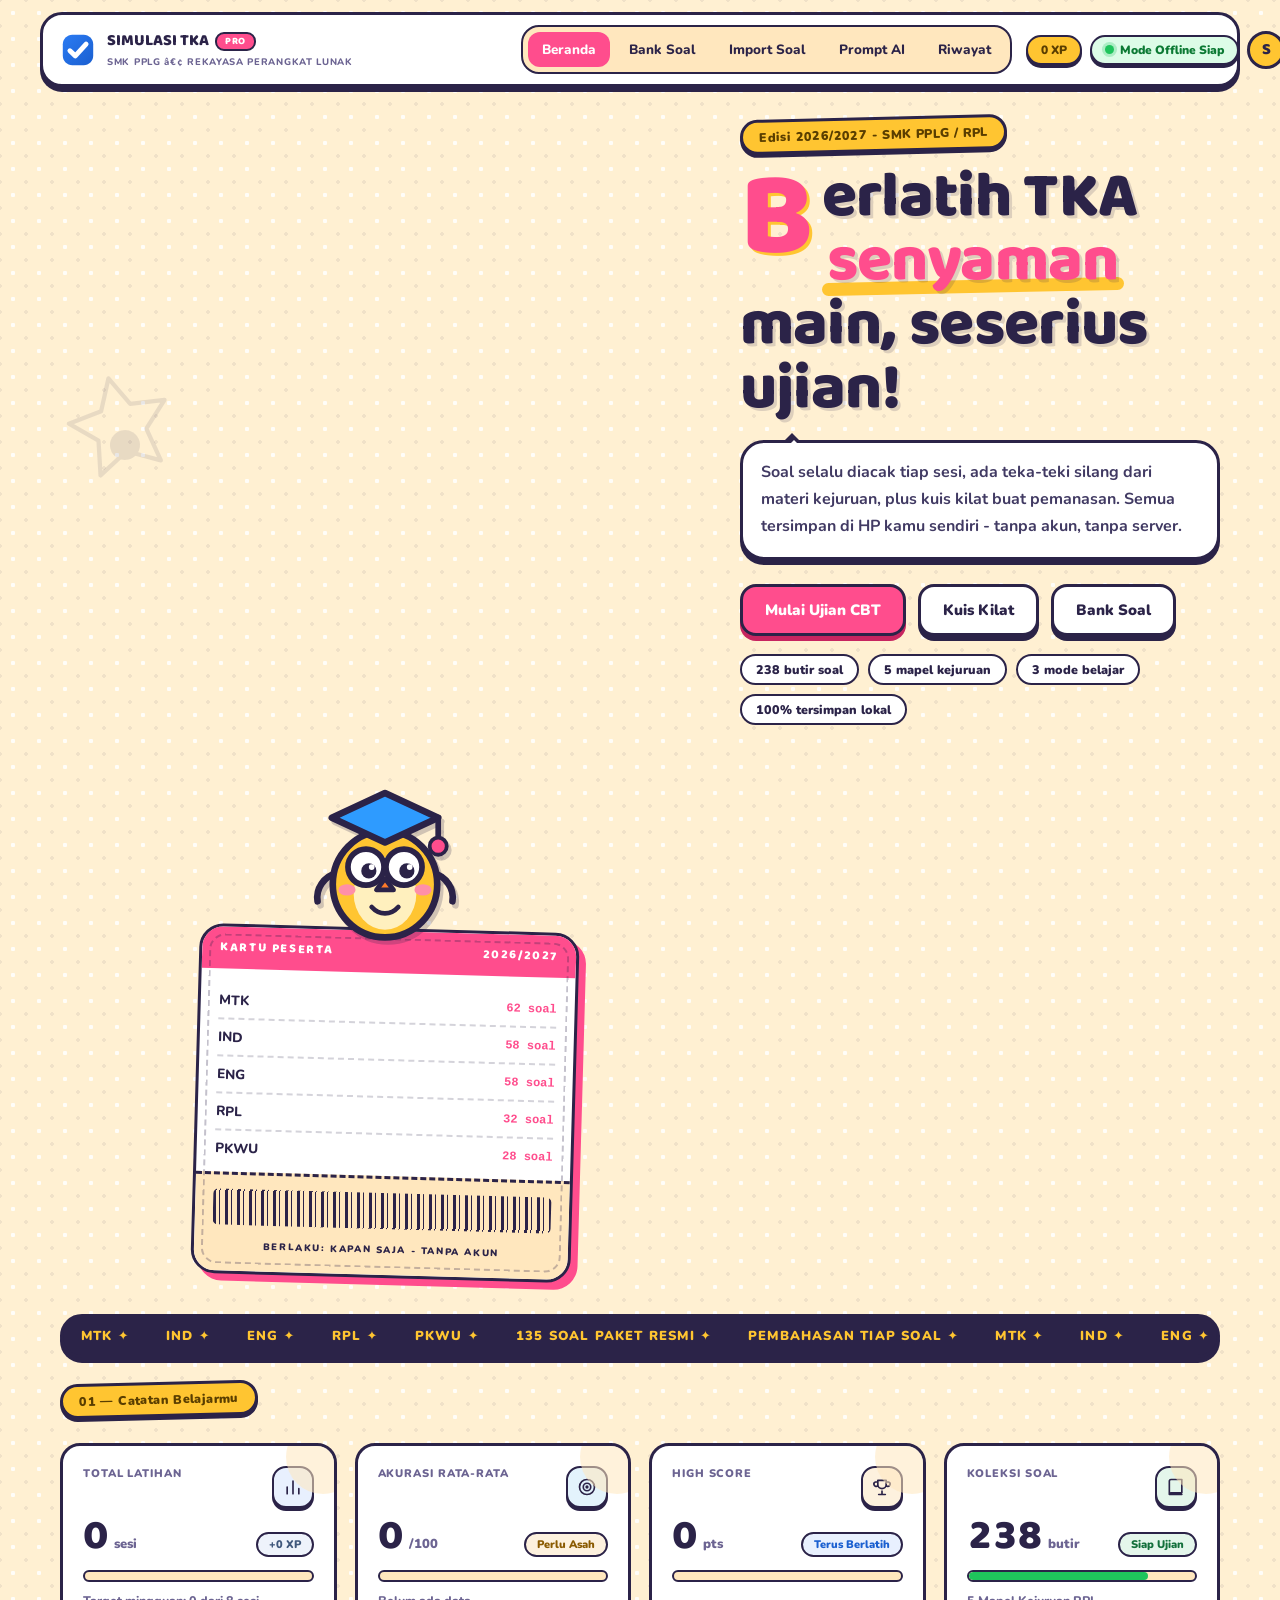
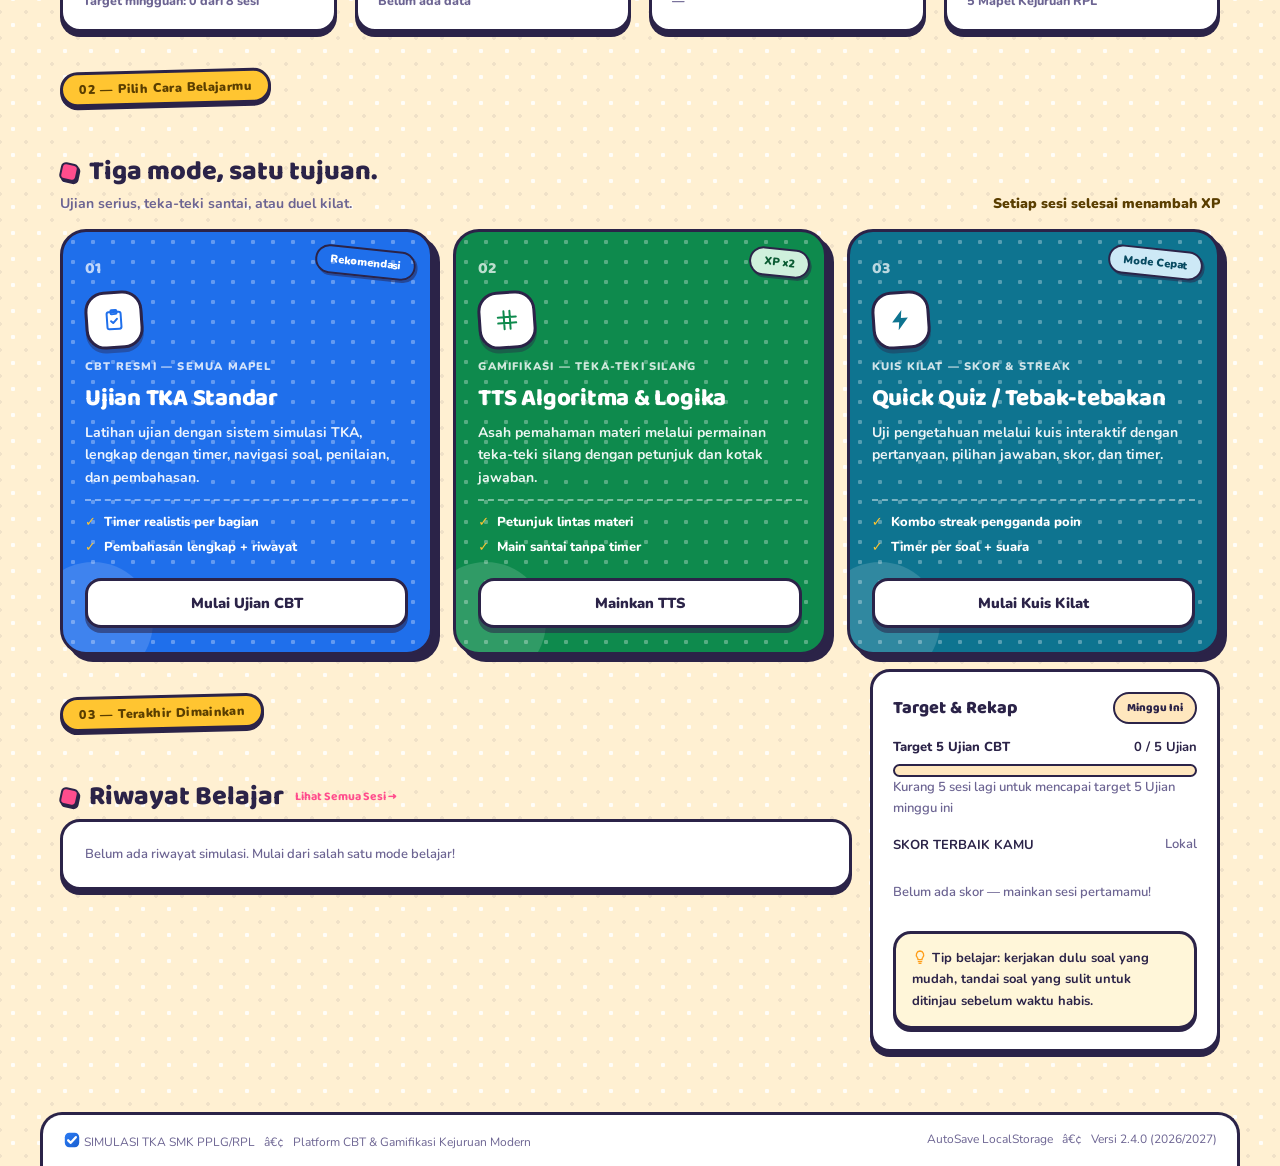
==== index.html @ 18942107 "Ganti ke gaya kartunis: warna cerah, outline 3px, maskot owl, gelembung bicara, Baloo 2 + Nunito" ====
<!DOCTYPE html>
<html lang="id">
<head>
<meta charset="UTF-8">
<meta name="viewport" content="width=device-width, initial-scale=1.0">
<title>SIMULASI TKA â€” Latihan & Simulasi TKA SMK</title>
<meta name="description" content="Platform CBT Simulasi TKA untuk siswa SMK jurusan PPLG/RPL.">
<link rel="preconnect" href="https://fonts.googleapis.com">
<link rel="preconnect" href="https://fonts.gstatic.com" crossorigin>
<link href="https://fonts.googleapis.com/css2?family=Baloo+2:wght@500;600;700;800&family=Nunito:wght@400;600;700;800;900&display=swap" rel="stylesheet">
<link rel="icon" type="image/svg+xml" href="favicon.svg?v=27">
<link rel="stylesheet" href="styles.css?v=27">
</head>
<body>
<div id="app">
  <header class="topbar" id="topbar">
    <div class="topbar-inner">
      <a href="#/" class="brand" id="brandLink">
        <svg class="brand-logo" viewBox="0 0 40 40" aria-hidden="true"><path d="M4 14C4 8.5 8.5 4 14 4H26C31.5 4 36 8.5 36 14V26C36 31.5 31.5 36 26 36H14C8.5 36 4 31.5 4 26Z" fill="url(#tkaGb)"/><defs><linearGradient id="tkaGb" x1="0" y1="0" x2="1" y2="1"><stop offset="0" stop-color="#2b7bf3"/><stop offset="1" stop-color="#1a5fd0"/></linearGradient></defs><path d="M11.5 20.8L17.2 26.2L28.5 13.8" fill="none" stroke="#ffffff" stroke-width="5.2" stroke-linecap="round" stroke-linejoin="round"/></svg>
        <span class="brand-text">SIMULASI TKA <span class="pro-badge">PRO</span><small>SMK PPLG â€¢ REKAYASA PERANGKAT LUNAK</small></span>
      </a>
      <nav class="topnav" id="topnav">
        <a href="#/" data-nav="dashboard">Beranda</a>
        <a href="#/bank" data-nav="bank">Bank Soal</a>
        <a href="#/import" data-nav="import">Import Soal</a>
        <a href="#/generator" data-nav="generator">Prompt AI</a>
        <a href="#/riwayat" data-nav="riwayat">Riwayat</a>
      </nav>
      <div class="topbar-side">
        <span class="lvl-pill" id="lvlPill" title="Level dari total XP riwayat belajarmu">Lvl 1 â€¢ 0 XP</span>
        <span class="offline-pill"><i class="dot-online"></i>Mode Offline Siap</span>
        <span class="avatar">S</span>
      </div>
      <button class="hamburger" id="hamburger" aria-label="Menu">â˜°</button>
    </div>
  </header>
  <main id="view" class="view"></main>
  <footer class="footer">
    <span><svg class="brand-logo sm" viewBox="0 0 40 40" aria-hidden="true"><path d="M4 14C4 8.5 8.5 4 14 4H26C31.5 4 36 8.5 36 14V26C36 31.5 31.5 36 26 36H14C8.5 36 4 31.5 4 26Z" fill="url(#tkaGf)"/><defs><linearGradient id="tkaGf" x1="0" y1="0" x2="1" y2="1"><stop offset="0" stop-color="#2b7bf3"/><stop offset="1" stop-color="#1a5fd0"/></linearGradient></defs><path d="M11.5 20.8L17.2 26.2L28.5 13.8" fill="none" stroke="#ffffff" stroke-width="5.2" stroke-linecap="round" stroke-linejoin="round"/></svg> SIMULASI TKA SMK PPLG/RPL <span class="sep">â€¢</span> Platform CBT &amp; Gamifikasi Kejuruan Modern</span>
    <span class="foot-right">AutoSave LocalStorage <span class="sep">â€¢</span> Versi 2.4.0 (2026/2027)</span>
  </footer>
</div>

<!-- Modal root -->
<div id="modalRoot"></div>
<!-- Toast root -->
<div id="toastRoot" aria-live="polite"></div>

<script src="js/config.js?v=27"></script>
<script src="js/data-matematika.js?v=27"></script>
<script src="js/data-indonesia.js?v=27"></script>
<script src="js/data-inggris.js?v=27"></script>
<script src="js/data-produktif.js?v=27"></script>
<script src="js/data-pkwu.js?v=27"></script>
<script src="js/store.js?v=27"></script>
<script src="js/data-tts.js?v=27"></script>
<script src="js/games.js?v=27"></script>
<script src="js/parser.js?v=27"></script>
<script src="js/engine.js?v=27"></script>
<script src="js/dynamic.js?v=27"></script>
<script src="js/dynamic2.js?v=27"></script>
<script src="js/app.js?v=27"></script>
</body>
</html>
---- styles.css ----
/* SIMULASI TKA — "Kartunis": warna cerah, outline tebal, sudut bulat, maskot. */
:root{
  --bg:#FFF0D2; --bg2:#FFE7BE; --card:#FFFFFF; --ink:#2B2348; --muted:#6C6492;
  --line:#2B2348; --accent:#FF4D8D; --accent-edge:#C72560; --navy:#2B2348;
  --green:#1FC45C; --green-bg:#DCFCE7; --green-edge:#0C7A34;
  --teal:#12B5C6; --teal-edge:#0A7F8C;
  --amber:#FF9E1B; --amber-bg:#FDEFC7;
  --red:#FF4757; --red-bg:#FFE2E5; --red-edge:#C21B2C;
  --purple:#8B5CF6; --purple-edge:#5A2FC7;
  --blue:#2E9BFF; --blue-edge:#1268C7;
  --yellow:#FFC531; --yellow-deep:#E0A000; --yellow-ink:#5A3E00;
  --radius:20px; --bw:3px; --sh:0 5px 0 var(--ink); --sh-sm:0 3px 0 var(--ink);
  --font:'Nunito',system-ui,-apple-system,'Segoe UI',Roboto,Arial,sans-serif;
  --display:'Baloo 2','Nunito',system-ui,sans-serif;
  --mono:ui-monospace,'Cascadia Mono',Consolas,monospace;
  --xw:clamp(28px,5.5vw,38px);
}
*{box-sizing:border-box}
html{-webkit-text-size-adjust:100%}
body{margin:0;font-family:var(--font);color:var(--ink);
  background-color:var(--bg);
  background-image:radial-gradient(rgba(255,255,255,.85) 2px,transparent 2.4px),radial-gradient(rgba(43,35,72,.07) 1.6px,transparent 2px);
  background-size:26px 26px,26px 26px;
  background-position:0 0,13px 13px;
  -webkit-font-smoothing:antialiased;overflow-x:clip}
img,svg{max-width:100%;height:auto}
a{color:inherit;text-decoration:none}
#app{min-height:100vh;min-height:100dvh;display:flex;flex-direction:column}
h1,h2,h3{letter-spacing:-.01em}
::selection{background:var(--yellow);color:var(--ink)}
:focus-visible{outline:3px solid var(--accent);outline-offset:2px}

/* ===== Topbar ===== */
.topbar{background:transparent;position:sticky;top:0;z-index:50;padding:12px 0 0}
.topbar-inner{max-width:1200px;margin:0 auto;padding:10px 16px;display:flex;align-items:center;gap:14px;background:var(--card);border:var(--bw) solid var(--ink);border-radius:22px;box-shadow:var(--sh);position:relative}
.brand{display:flex;align-items:center;gap:10px;flex-shrink:0}
.brand-logo{width:38px;height:38px;flex-shrink:0}
.brand-logo.sm{width:18px;height:18px;vertical-align:-3px}
.brand-text{font-family:var(--display);font-weight:800;font-size:16px;line-height:1.1;display:flex;flex-wrap:wrap;align-items:center;gap:6px}
.pro-badge{background:var(--accent);color:#fff;font-size:10px;font-weight:900;padding:2px 8px;border-radius:9px;letter-spacing:.5px;border:2px solid var(--ink)}
.brand-text small{width:100%;font-family:var(--font);font-weight:800;color:var(--muted);font-size:9.5px;letter-spacing:.7px}
.topnav{display:flex;gap:5px;margin:0 auto;background:var(--bg2);border:2px solid var(--ink);border-radius:18px;padding:5px}
.topnav a{padding:8px 14px;border-radius:12px;font-size:13.5px;font-weight:800;color:var(--ink);white-space:nowrap;transition:transform .12s,background .13s}
.topnav a:hover{background:#fff;transform:translateY(-1px)}
.topnav a.active{background:var(--accent);color:#fff}
.topbar-side{display:flex;align-items:center;gap:8px;margin-left:auto;flex-shrink:0}
.lvl-pill{background:var(--yellow);border:2px solid var(--ink);color:var(--yellow-ink);font-size:12px;font-weight:900;padding:5px 13px;border-radius:999px;white-space:nowrap;box-shadow:var(--sh-sm)}
.offline-pill{background:var(--green-bg);border:2px solid var(--ink);color:#0C7A34;font-size:12px;font-weight:900;padding:5px 13px;border-radius:999px;display:inline-flex;align-items:center;gap:6px;white-space:nowrap;box-shadow:var(--sh-sm)}
.dot-online{width:9px;height:9px;border-radius:50%;background:var(--green);display:inline-block;box-shadow:0 0 0 3px rgba(31,196,92,.25);animation:pulse 1.8s infinite}
.avatar{width:38px;height:38px;border-radius:50%;border:var(--bw) solid var(--ink);color:var(--ink);font-family:var(--display);font-weight:800;display:flex;align-items:center;justify-content:center;font-size:16px;background:var(--yellow)}
.hamburger{display:none;border:var(--bw) solid var(--ink);background:var(--card);border-radius:14px;padding:7px 13px;font-size:18px;cursor:pointer;color:var(--ink);box-shadow:var(--sh-sm)}
.view{max-width:1200px;margin:0 auto;padding:24px 20px 60px;min-height:70vh;flex:1;width:100%}
.footer{background:var(--card);border-top:var(--bw) solid var(--ink);color:var(--muted);font-size:12px;padding:16px 20px;display:flex;justify-content:space-between;gap:10px;flex-wrap:wrap;max-width:1200px;margin:0 auto;width:100%;border-left:var(--bw) solid var(--ink);border-right:var(--bw) solid var(--ink);border-radius:22px 22px 0 0}
.sep{margin:0 6px}

/* ===== Hero kartunis ===== */
.hero{display:grid;grid-template-columns:minmax(0,1.15fr) minmax(300px,.85fr);gap:30px;align-items:center;margin:6px 0 0;position:relative}
.hero-main{min-width:0}
.eyebrow{display:inline-flex;align-items:center;gap:8px;margin:0 0 14px;background:var(--yellow);border:var(--bw) solid var(--ink);color:var(--yellow-ink);border-radius:999px;padding:6px 16px;font-size:12.5px;font-weight:900;letter-spacing:.4px;box-shadow:var(--sh-sm);transform:rotate(-1.4deg)}
.hero h1{font-family:var(--display);font-weight:800;font-size:clamp(34px,6.4vw,64px);line-height:1;margin:0 0 18px;text-wrap:balance;text-shadow:3px 3px 0 rgba(43,35,72,.16)}
.hero h1 em{font-style:normal;color:var(--accent);position:relative;display:inline-block;padding:0 .08em}
.hero h1 em::after{content:"";position:absolute;left:0;right:0;bottom:.02em;height:.2em;background:var(--yellow);border-radius:999px;z-index:-1;transform:rotate(-1.2deg)}
.hero h1 .drop-cap{float:left;font-family:var(--display);font-weight:800;font-size:1.85em;line-height:.8;margin:.04em .08em 0 0;color:var(--accent);text-shadow:3px 3px 0 var(--yellow)}
.hero-bubble{position:relative;background:var(--card);border:var(--bw) solid var(--ink);border-radius:24px;padding:16px 18px;box-shadow:var(--sh);max-width:54ch}
.hero-bubble::before{content:"";position:absolute;left:40px;top:-19px;width:0;height:0;border:9px solid transparent;border-bottom-color:var(--ink)}
.hero-bubble::after{content:"";position:absolute;left:44px;top:-10px;width:0;height:0;border:7px solid transparent;border-bottom-color:var(--card)}
.hero-bubble .lede{margin:0;color:#413A63;font-size:clamp(14px,1.9vw,16px);line-height:1.7;font-weight:700}
.hero-actions{display:flex;gap:12px;flex-wrap:wrap;margin-top:24px}
.hero-actions .btn{padding:13px 22px;font-size:15px}
.hero-meta{display:flex;gap:9px;flex-wrap:wrap;margin-top:18px}
.meta-chip{font-size:12.5px;font-weight:900;border:2px solid var(--ink);background:var(--card);border-radius:999px;padding:5px 14px;color:var(--ink)}
.hero-ornament{position:absolute;left:-10px;bottom:-24px;width:150px;color:var(--ink);opacity:.1;pointer-events:none;z-index:0;transform:rotate(-14deg)}
.hero-ornament svg{width:100%;height:auto;display:block}
.hero>*{position:relative;z-index:1}
.hero-side{display:flex;flex-direction:column;align-items:center;gap:0;min-width:0}
.mascot{width:min(190px,60%);margin-bottom:-26px;position:relative;z-index:3;animation:floaty 3.8s ease-in-out infinite;filter:drop-shadow(3px 4px 0 rgba(43,35,72,.22))}
.mascot svg{width:100%;height:auto;display:block}
@keyframes floaty{0%,100%{transform:translateY(0) rotate(-2deg)}50%{transform:translateY(-11px) rotate(2deg)}}
@keyframes pulse{0%,100%{box-shadow:0 0 0 3px rgba(31,196,92,.25)}50%{box-shadow:0 0 0 7px rgba(31,196,92,0)}}

/* Tiket peserta */
.ticket{background:var(--card);border:var(--bw) solid var(--ink);border-radius:24px;box-shadow:7px 7px 0 var(--accent);transform:rotate(1.6deg);overflow:hidden;max-width:380px;width:100%;position:relative;margin-bottom:10px}
.ticket::before{content:"";position:absolute;inset:7px;border:2px dashed rgba(43,35,72,.28);border-radius:16px;pointer-events:none;z-index:2}
.ticket-head{display:flex;justify-content:space-between;align-items:center;background:var(--accent);color:#fff;font-family:var(--display);font-weight:800;font-size:12.5px;letter-spacing:1.6px;padding:11px 18px}
.ticket-rows{padding:14px 18px 6px;display:flex;flex-direction:column}
.ticket-row{display:flex;justify-content:space-between;align-items:center;font-size:13.5px;font-weight:800;padding:8px 0;border-bottom:2px dashed rgba(43,35,72,.2)}
.ticket-row:last-child{border-bottom:none}
.ticket-row span:last-child{font-family:var(--mono);font-size:12px;color:var(--accent);font-weight:800}
.ticket-stub{border-top:3px dashed var(--ink);padding:12px 18px 16px;text-align:center;background:var(--bg2)}
.barcode{height:36px;margin:2px 0 8px;background:repeating-linear-gradient(90deg,var(--ink) 0 3px,transparent 3px 6px,var(--ink) 6px 7px,transparent 7px 12px);border-radius:5px}
.ticket-stub small{font-size:9.5px;font-weight:900;letter-spacing:1.6px;color:var(--ink)}

/* Ticker scroll */
.ticker{background:var(--ink);color:#fff;overflow:hidden;margin:26px 0 4px;border-radius:999px;border:var(--bw) solid var(--ink);box-shadow:var(--sh)}
.ticker-in{display:inline-flex;white-space:nowrap;padding:10px 0;animation:tickmove 30s linear infinite;font-size:13px;font-weight:900;letter-spacing:1.2px}
.ticker-in span{padding:0 18px;color:var(--yellow)}
@keyframes tickmove{to{transform:translateX(-50%)}}

/* ===== Tombol chunky kartunis ===== */
.btn{display:inline-flex;align-items:center;justify-content:center;gap:8px;border:var(--bw) solid var(--ink);background:var(--card);color:var(--ink);padding:12px 22px;border-radius:16px;font-weight:900;font-size:14.5px;cursor:pointer;transition:transform .1s,box-shadow .1s,background .13s;min-height:46px;touch-action:manipulation;font-family:inherit;box-shadow:var(--sh)}
.btn:hover{transform:translateY(-2px) rotate(-.5deg);background:#fff}
.btn:active{transform:translateY(4px);box-shadow:0 0 0 var(--ink)}
.btn-primary{background:var(--accent);color:#fff;box-shadow:0 5px 0 var(--accent-edge)}
.btn-primary:hover{background:#FF6BA3}
.btn-green{background:var(--green);color:#fff;box-shadow:0 5px 0 var(--green-edge)}
.btn-green:hover{background:#37D972}
.btn-teal{background:var(--teal);color:#fff;box-shadow:0 5px 0 var(--teal-edge)}
.btn-danger{background:var(--red);color:#fff;box-shadow:0 5px 0 var(--red-edge)}
.btn-list{background:var(--purple);color:#fff;box-shadow:0 5px 0 var(--purple-edge)}
.btn-oncolor{background:#fff;border-color:var(--ink);color:var(--ink);box-shadow:0 5px 0 rgba(43,35,72,.55)}
.btn-oncolor:hover{background:var(--yellow)}
.btn-sm{padding:7px 14px;font-size:13px;border-radius:12px;min-height:36px;box-shadow:var(--sh-sm);border-width:2px}
.btn-sm:active{transform:translateY(3px);box-shadow:none}
.btn-lg{font-size:17px;padding:14px 30px;border-radius:18px}
.btn:disabled{opacity:.5;cursor:not-allowed;transform:none;box-shadow:var(--sh-sm)}
.btn.mark-on{background:var(--yellow);color:var(--yellow-ink);border-color:var(--ink)}

/* ===== Kartu & badge ===== */
.card{background:var(--card);border:var(--bw) solid var(--ink);border-radius:var(--radius);box-shadow:var(--sh)}
.pad{padding:22px}
.section-title{font-family:var(--display);font-weight:800;font-size:27px;margin:38px 0 6px;line-height:1.14;display:flex;align-items:center;gap:11px;flex-wrap:wrap}
.section-title::before{content:"";width:14px;height:14px;background:var(--accent);border:2px solid var(--ink);border-radius:5px;transform:rotate(12deg);flex-shrink:0;box-shadow:2px 2px 0 var(--ink)}
.section-sub{font-size:14px;color:var(--muted);margin:0 0 16px;font-weight:700;overflow:hidden}
.section-sub .xp-note{float:right;white-space:nowrap;font-weight:900;color:var(--yellow-ink)}
.badge{font-size:11.5px;font-weight:900;padding:5px 12px;border-radius:999px;background:var(--bg2);border:2px solid var(--ink);color:var(--ink);white-space:nowrap}
.badge.ok{background:var(--green-bg);color:#0C7A34}
.badge.warn{background:var(--amber-bg);color:#8A5200}
.badge.err{background:var(--red-bg);color:#B3141F}
.badge.dark{background:var(--ink);color:var(--yellow)}
.pill{font-size:12.5px;background:var(--bg2);border:2px solid var(--ink);padding:4px 12px;border-radius:999px;color:var(--ink);font-weight:900}
.pill.gold{background:var(--yellow);color:var(--yellow-ink)}
.hint{font-size:13px;color:var(--muted);line-height:1.65;font-weight:600}
.warn-box{background:var(--amber-bg);border:var(--bw) solid var(--ink);color:#8A5200;padding:13px 15px;border-radius:16px;font-size:13.5px;line-height:1.6;font-weight:700;box-shadow:var(--sh-sm)}
.err-box{background:var(--red-bg);border:var(--bw) solid var(--ink);color:#B3141F;padding:13px 15px;border-radius:16px;font-size:13.5px;line-height:1.6;font-weight:700;box-shadow:var(--sh-sm)}
.ok-box{background:var(--green-bg);border:var(--bw) solid var(--ink);color:#0C7A34;padding:13px 15px;border-radius:16px;font-size:13.5px;line-height:1.6;font-weight:700;box-shadow:var(--sh-sm)}

/* ===== Statistik kartunis ===== */
.stats{display:grid;grid-template-columns:repeat(4,minmax(0,1fr));gap:18px;margin:12px 0}
.stat{padding:20px;position:relative;overflow:hidden;transition:transform .15s,box-shadow .15s}
.stat:hover{transform:translateY(-4px) rotate(-.6deg);box-shadow:7px 9px 0 var(--ink)}
.stat::after{content:"";position:absolute;right:-26px;top:-26px;width:74px;height:74px;border-radius:50%;background:var(--bg2);opacity:.55}
.stat-top{display:flex;justify-content:space-between;align-items:flex-start;gap:8px;position:relative}
.stat-label{font-size:11px;font-weight:900;letter-spacing:.9px;color:var(--muted);text-transform:uppercase}
.stat-ico{width:42px;height:42px;border-radius:14px;display:flex;align-items:center;justify-content:center;flex-shrink:0;color:var(--ink);background:var(--yellow);border:2px solid var(--ink);box-shadow:var(--sh-sm);position:relative}
.stat-ico svg{display:block}
.stat-num{display:flex;align-items:baseline;gap:6px;flex-wrap:wrap;position:relative}
.stat-num .stat-tag{margin-left:auto}
.stat b{font-family:var(--display);font-size:42px;font-weight:800;line-height:1;display:inline-block;margin-top:8px;font-variant-numeric:tabular-nums}
.stat-unit{font-size:13px;color:var(--muted);font-weight:900}
.stat-tag{display:inline-block;font-size:11px;font-weight:900;padding:3px 11px;border-radius:999px;border:2px solid var(--ink);background:var(--bg2);color:var(--ink);white-space:nowrap}
.stat-bar{height:12px;background:var(--bg2);border:2px solid var(--ink);border-radius:999px;margin-top:12px;overflow:hidden}
.stat-bar i{display:block;height:100%;border-radius:999px;background:var(--accent);transition:width .5s}
.stat-bar.green i{background:var(--green)}
.stat-bar.red i{background:var(--red)}
.stat-foot{font-size:12.5px;color:var(--muted);margin-top:10px;font-weight:800}

/* ===== Kartu mode (warna kartunis) ===== */
.grid-modes{display:grid;grid-template-columns:repeat(3,minmax(0,1fr));gap:20px}
.mode-card-lg{padding:24px 22px;display:flex;flex-direction:column;gap:10px;align-items:flex-start;text-align:left;position:relative;transition:transform .18s,box-shadow .18s;border:var(--bw) solid var(--ink);border-radius:26px;box-shadow:7px 7px 0 var(--ink);overflow:hidden;background:var(--mc,var(--card));color:#fff;min-height:100%}
.mode-card-lg::before{content:"";position:absolute;inset:0;background-image:radial-gradient(rgba(255,255,255,.3) 2px,transparent 2.4px);background-size:20px 20px;pointer-events:none}
.mode-card-lg::after{content:"";position:absolute;left:-30px;bottom:-30px;width:120px;height:120px;border-radius:50%;background:rgba(255,255,255,.14)}
.mode-card-lg>*{position:relative;z-index:1}
.mode-card-lg:hover{transform:translateY(-6px) rotate(-1deg);box-shadow:9px 13px 0 var(--ink)}
.mode-num{font-family:var(--display);font-size:16px;font-weight:800;color:rgba(255,255,255,.72)}
.mode-ico{width:58px;height:58px;border-radius:20px;display:flex;align-items:center;justify-content:center;color:var(--mc,var(--ink));background:#fff;border:var(--bw) solid var(--ink);box-shadow:0 4px 0 rgba(43,35,72,.4);transform:rotate(-4deg)}
.mode-flag{position:absolute;top:16px;right:14px;font-size:11px;font-weight:900;padding:5px 13px;border-radius:999px;transform:rotate(6deg);border:2px solid var(--ink);background:var(--yellow);color:var(--yellow-ink);box-shadow:2px 2px 0 rgba(43,35,72,.5)}
.mode-cat{font-size:11px;font-weight:900;letter-spacing:1.2px;color:rgba(255,255,255,.8);text-transform:uppercase}
.mode-card-lg h3{margin:2px 0 0;font-size:24px;font-family:var(--display);font-weight:800;color:#fff;text-wrap:balance;line-height:1.08}
.mode-card-lg p{margin:0;color:rgba(255,255,255,.92);font-size:14px;line-height:1.6;flex:1;font-weight:700}
.mode-feats{border-top:2px dashed rgba(255,255,255,.45);padding-top:12px;display:flex;flex-direction:column;gap:7px;font-size:13px;font-weight:800;color:#fff;width:100%}
.mode-feats span{display:flex;gap:8px;align-items:flex-start}
.mode-feats span::before{content:"\2713";font-weight:900;color:var(--yellow);flex-shrink:0}
.mode-card-lg .btn{width:100%;margin-top:12px}

/* ===== Dashboard bawah ===== */
.dash-bottom{display:grid;grid-template-columns:minmax(0,1fr) 350px;gap:18px;margin-top:14px;align-items:start}
.hist-list{display:grid;gap:14px}
.hist-item{display:flex;align-items:center;gap:14px;padding:15px 17px;transition:transform .15s}
.hist-item:hover{transform:translateX(4px) rotate(-.5deg)}
.hist-score{min-width:58px;height:58px;border-radius:20px;background:var(--red-bg);color:var(--red);display:flex;align-items:center;justify-content:center;font-family:var(--display);font-weight:800;font-size:21px;flex-shrink:0;border:var(--bw) solid var(--ink);box-shadow:var(--sh-sm)}
.hist-score.mid{background:var(--amber-bg);color:#8A5200}
.hist-score:not(.mid):not(.low){background:var(--green-bg);color:#0C7A34}
.hist-score.low{background:var(--red-bg);color:var(--red)}
.hist-main{flex:1;min-width:0}
.hist-main b{font-size:14.5px}
.hist-main div{font-size:12.5px;color:var(--muted);margin-top:3px;font-weight:700}
.hist-act{display:flex;gap:6px;flex-shrink:0;align-items:center;flex-wrap:wrap}
.side-panel{padding:20px;display:flex;flex-direction:column;gap:14px}
.side-head{display:flex;justify-content:space-between;align-items:center;font-family:var(--display);font-weight:800;font-size:18px}
.target-row{display:flex;justify-content:space-between;align-items:center;font-size:13px;font-weight:800;gap:8px}
.target-bar{height:13px;background:var(--bg2);border:2px solid var(--ink);border-radius:999px;overflow:hidden;margin-top:8px}
.target-bar i{display:block;height:100%;background:var(--accent);border-radius:999px;transition:width .5s}
.top-list{display:flex;flex-direction:column;gap:9px}
.top-row{display:flex;align-items:center;gap:10px;background:var(--bg2);border:2px solid var(--ink);border-radius:16px;padding:10px 13px;font-size:13.5px}
.top-row.me{background:var(--yellow)}
.top-rank{width:28px;height:28px;border-radius:50%;background:#fff;border:2px solid var(--ink);color:var(--ink);font-weight:900;font-size:12.5px;display:flex;align-items:center;justify-content:center;flex-shrink:0}
.top-name{flex:1;min-width:0;font-weight:900}
.top-name small{display:block;font-weight:700;color:var(--muted);font-size:11.5px}
.top-pts{font-weight:900;color:var(--accent);white-space:nowrap;font-variant-numeric:tabular-nums}
.tip-box{background:#FFF6D9;border:var(--bw) solid var(--ink);border-radius:18px;padding:14px 16px;font-size:13px;line-height:1.65;color:var(--ink);font-weight:700;box-shadow:var(--sh-sm)}
.tip-box svg{vertical-align:-3px;margin-right:4px;color:var(--amber)}

/* ===== Katalog mapel ===== */
.cat-eyebrow{display:inline-block;background:var(--blue);color:#fff;border:var(--bw) solid var(--ink);border-radius:999px;padding:5px 15px;font-size:11.5px;font-weight:900;letter-spacing:1.4px;margin:16px 0 12px;box-shadow:var(--sh-sm);transform:rotate(-1deg)}
.cat-eyebrow span{color:#D9EEFF;letter-spacing:.3px}
.section-title.big{font-size:clamp(28px,4.8vw,42px);margin:2px 0 6px}
.grid-subjects{display:grid;grid-template-columns:repeat(3,minmax(0,1fr));gap:22px}
.subj-card{padding:0;display:flex;flex-direction:column;overflow:hidden;transition:transform .16s,box-shadow .16s;border-radius:26px;background:var(--card)}
.subj-card:hover{transform:translateY(-6px) rotate(-.8deg);box-shadow:9px 12px 0 var(--ink)}
.subj-head{background:var(--sc,var(--blue));color:#fff;padding:16px 18px;display:flex;align-items:center;gap:12px;border-bottom:var(--bw) solid var(--ink);position:relative}
.subj-head::after{content:"";position:absolute;left:0;right:0;bottom:-9px;height:9px;background:repeating-linear-gradient(-45deg,var(--sc,var(--blue)) 0 8px,rgba(255,255,255,.35) 8px 16px)}
.subj-card h3{font-family:var(--display);font-weight:800;font-size:19px;margin:0;color:#fff}
.subj-top{display:flex;align-items:center;gap:12px}
.subj-icon{width:48px;height:48px;border-radius:16px;display:flex;align-items:center;justify-content:center;font-family:var(--display);font-weight:800;font-size:19px;flex-shrink:0;background:#fff;color:var(--sc,var(--blue));border:2px solid var(--ink);box-shadow:var(--sh-sm);transform:rotate(-4deg)}
.subj-sub{font-size:11.5px;color:rgba(255,255,255,.85);font-weight:800;margin-top:2px}
.subj-body{padding:20px 18px 18px;display:flex;flex-direction:column;gap:12px;flex:1}
.subj-card p{margin:0;color:var(--muted);font-size:13.5px;line-height:1.6;flex:1;font-weight:600}
.subj-meta{display:flex;gap:8px;flex-wrap:wrap;margin:0}
.subj-meta:empty{display:none}
.btn-block{width:100%;margin-top:auto}
.kustom-card{background:var(--bg2);box-shadow:var(--sh-sm)}
.subj-icon.ghost{background:var(--yellow);color:var(--ink);font-size:24px}
.feat-card{position:relative;overflow:hidden;margin:22px 0;padding:24px 24px 24px 30px;border-radius:26px;background:var(--purple);color:#fff;border:var(--bw) solid var(--ink);box-shadow:8px 8px 0 var(--ink)}
.feat-card::after{content:"";position:absolute;right:-40px;top:-40px;width:170px;height:170px;border-radius:50%;background:rgba(255,255,255,.16)}
.feat-accent{position:absolute;left:0;top:0;bottom:0;width:9px;background:var(--yellow)}
.feat-head{display:flex;align-items:center;gap:8px;flex-wrap:wrap;position:relative;z-index:1}
.feat-card h3{margin:10px 0 6px;font-size:25px;font-family:var(--display);font-weight:800;color:#fff;position:relative;z-index:1}
.feat-meta{font-size:13px;color:var(--yellow);font-weight:900}
.feat-card p{font-size:14px;line-height:1.7;max-width:70ch;color:rgba(255,255,255,.9);font-weight:600;position:relative;z-index:1}
.feat-checks{display:flex;gap:8px;flex-wrap:wrap;font-size:12.5px;font-weight:900;position:relative;z-index:1}
.feat-checks span{background:rgba(255,255,255,.18);border:2px solid rgba(255,255,255,.5);color:#fff;border-radius:999px;padding:5px 13px}
.feat-act{margin-top:16px;position:relative;z-index:1}
.mapel-bar{display:flex;justify-content:space-between;align-items:flex-end;gap:14px;flex-wrap:wrap;margin:32px 0 18px;padding-bottom:16px;border-bottom:3px solid var(--ink)}
.mapel-bar .section-title{margin:0}
.filter-pills{display:flex;gap:6px;background:var(--bg2);border:2px solid var(--ink);border-radius:16px;padding:5px}
.filter-pills .radio-pill{border:none;background:transparent;box-shadow:none;padding:8px 15px}
.filter-pills .radio-pill.sel{background:var(--accent);color:#fff;box-shadow:none;border:none}
.lengkap-card{border-left:6px solid var(--purple)}

/* ===== Setup / form ===== */
.two-col{display:grid;grid-template-columns:minmax(0,1fr) 340px;gap:18px;align-items:start}
label.lbl{display:block;font-size:13.5px;font-weight:900;margin:16px 0 8px}
select,input[type=text],input[type=number],textarea{width:100%;border:var(--bw) solid var(--ink);border-radius:14px;padding:12px 14px;font-size:14.5px;font-family:inherit;background:var(--card);color:var(--ink);font-weight:700;box-shadow:var(--sh-sm)}
select:focus,input:focus,textarea:focus{outline:none;border-color:var(--accent);box-shadow:0 0 0 4px rgba(255,77,141,.25)}
textarea{min-height:120px;resize:vertical;line-height:1.6}
textarea.code{font-family:var(--mono);font-size:13px}
.radio-row{display:flex;gap:9px;flex-wrap:wrap}
.radio-pill{border:var(--bw) solid var(--ink);border-radius:999px;padding:10px 18px;font-size:13.5px;font-weight:900;cursor:pointer;background:var(--card);font-family:inherit;color:var(--ink);box-shadow:var(--sh-sm);transition:transform .1s,background .13s,color .13s}
.radio-pill:hover{transform:translateY(-2px)}
.radio-pill.sel{background:var(--accent);color:#fff}
.mode-grid{display:grid;grid-template-columns:repeat(3,minmax(0,1fr));gap:12px;margin-top:4px}
.mode-card{border:var(--bw) solid var(--ink);border-radius:18px;padding:13px 15px;background:var(--card);cursor:pointer;text-align:left;display:flex;flex-direction:column;gap:6px;font-family:inherit;color:var(--ink);box-shadow:var(--sh-sm);transition:transform .12s,background .13s}
.mode-card:hover{transform:translateY(-3px) rotate(-.7deg)}
.mode-card.sel{background:var(--yellow)}
.mode-card b{font-size:14px}
.mode-card .mode-time{font-size:15.5px;font-weight:900;color:var(--accent)}
.mode-card .hint{margin:0}
.mode-card.recom{border-color:var(--amber)}
.type-tabs{display:flex;gap:9px;margin:12px 0}
.type-tabs button{flex:1}
pre.ex{background:var(--bg2);border:var(--bw) solid var(--ink);border-radius:16px;padding:13px;font-size:12px;overflow:auto;line-height:1.6;font-family:var(--mono)}
.code{font-family:var(--mono)}
.code-chip{display:inline-block;background:var(--ink);color:var(--yellow);font-family:var(--mono);font-size:12px;font-weight:800;padding:5px 12px;border-radius:10px}

/* ===== Layar ujian CBT ===== */
.sim-shell{display:grid;grid-template-columns:minmax(0,1fr) 300px;gap:18px;align-items:start}
.exam-top{background:var(--purple);border:var(--bw) solid var(--ink);border-radius:24px;box-shadow:0 6px 0 var(--purple-edge);padding:14px 20px;display:flex;align-items:center;gap:18px;margin:0 auto 22px;max-width:1160px;flex-wrap:wrap;position:sticky;top:90px;z-index:20;color:#fff}
.exam-title{flex:1;min-width:230px}
.exam-subj{display:flex;align-items:center;gap:9px;font-size:16px;font-weight:900;flex-wrap:wrap;color:#fff;font-family:var(--display)}
.exam-logo{width:30px;height:30px;border-radius:10px;color:#fff;font-size:15px;display:inline-flex;align-items:center;justify-content:center;flex-shrink:0;background:#fff!important;border:2px solid var(--ink)}
.exam-sub{font-size:12px;color:rgba(255,255,255,.75);margin-top:4px;font-weight:700}
.exam-top .btn{background:#fff;border-color:var(--ink);color:var(--ink);box-shadow:0 4px 0 rgba(43,35,72,.6)}
.exam-top .btn:hover{background:var(--yellow)}
.exam-top .badge{background:rgba(255,255,255,.2);border-color:#fff;color:#fff}
.sys-ok{color:#B4FFCE;font-weight:900}
.exam-timer{display:flex;align-items:center;gap:9px;background:var(--yellow);border:var(--bw) solid var(--ink);border-radius:18px;padding:8px 18px;color:var(--yellow-ink);box-shadow:var(--sh-sm)}
.exam-timer .t-ico{display:inline-flex}
.t-ico{color:var(--ink);font-size:19px}
#simTimer{font-family:var(--display);font-variant-numeric:tabular-nums;font-weight:800;font-size:24px;color:var(--ink);line-height:1}
#simTimer.warn{color:#B4560A}
#simTimer.danger{color:var(--red);animation:blink 1s infinite}
@keyframes blink{50%{opacity:.3}}
.exam-main{display:grid;grid-template-columns:minmax(0,1fr) 310px;gap:20px;align-items:start;max-width:1160px;margin:0 auto}
.exam-card{padding:26px 26px 0;overflow:hidden;border-radius:26px;box-shadow:7px 7px 0 var(--ink)}
.exam-meta{display:flex;gap:9px;flex-wrap:wrap;align-items:center;margin-bottom:16px}
.b-soal{background:var(--ink);color:var(--yellow);font-family:var(--display);font-weight:800;font-size:13px;padding:6px 16px;border-radius:999px;white-space:nowrap}
.qnum{background:var(--blue);color:#fff;font-family:var(--display);font-weight:800;font-size:14px;padding:3px 13px;border-radius:999px;font-variant-numeric:tabular-nums;white-space:nowrap;border:2px solid var(--ink)}
.frac{display:inline-flex;flex-direction:column;vertical-align:middle;text-align:center;margin:0 3px;font-size:.88em;line-height:1.3}
.frac .fnum{border-bottom:3px solid currentColor;padding:0 6px;font-weight:800}
.frac .fden{padding:0 6px;font-weight:800}
.fmix{display:inline-flex;align-items:center;gap:5px;font-weight:800}
.q-text{font-size:clamp(15.5px,2.4vw,17.5px);line-height:1.85;margin:12px 0 22px;white-space:pre-wrap;overflow-wrap:anywhere;font-weight:700}
.ropt{position:relative;display:flex;align-items:center;gap:14px;border:var(--bw) solid var(--ink);border-radius:18px;padding:15px 17px;margin-bottom:13px;cursor:pointer;background:var(--card);box-shadow:var(--sh-sm);transition:transform .12s,background .13s,box-shadow .12s}
.ropt:hover{transform:translateX(4px) rotate(-.4deg);background:#FFF6D9}
.ropt .key{min-width:34px;height:34px;border-radius:11px;background:var(--bg2);color:var(--ink);font-family:var(--display);font-weight:800;font-size:14px;display:flex;align-items:center;justify-content:center;flex-shrink:0;padding:0 8px;border:2px solid var(--ink)}
.ropt.sel{background:var(--yellow);box-shadow:0 5px 0 var(--yellow-deep)}
.ropt.sel .key{background:var(--accent);color:#fff}
.ropt .txt{flex:1;font-size:14.5px;min-width:0;font-weight:700}
.ropt.sel .txt{font-weight:900}
.ropt .picked{display:none;flex-shrink:0}
.ropt.sel .picked{display:inline-flex;align-items:center;justify-content:center;width:26px;height:26px;border-radius:50%;background:var(--accent);color:#fff;font-size:14px;font-weight:900;border:2px solid var(--ink)}
.ropt input[type=checkbox]{position:absolute;opacity:0;width:1px;height:1px;overflow:hidden}
.ropt input[type=checkbox]:focus-visible + .box{outline:3px solid var(--accent);outline-offset:2px}
.ropt .box{width:26px;height:26px;border-radius:9px;border:2px solid var(--ink);background:#fff;flex-shrink:0;display:flex;align-items:center;justify-content:center;color:#fff;font-size:15px;font-weight:900}
.ropt.multi.sel .box{background:var(--accent)}
.ropt.multi.sel .box::after{content:"\2713"}
.ropt.multi .picked{display:none}
.ropt.multi.sel .picked{display:inline-flex;background:var(--accent);color:#fff;font-size:12px;font-weight:900;border-radius:999px;padding:5px 14px;border:2px solid var(--ink)}
.exam-foot{display:flex;gap:12px;align-items:center;margin:24px -26px 0;padding:18px 26px;background:var(--bg2);border-top:var(--bw) solid var(--ink);border-radius:0 0 24px 24px;flex-wrap:wrap}
.exam-side{background:var(--card);border:var(--bw) solid var(--ink);border-radius:26px;box-shadow:7px 7px 0 var(--ink);padding:20px;position:sticky;top:180px;max-height:calc(100vh - 200px);overflow:auto}
.exam-side-head{display:flex;justify-content:space-between;gap:8px;align-items:flex-start;margin-bottom:10px}
.exam-side-head b{font-family:var(--display);font-weight:800;font-size:18px}
#sideClose{display:none}
.legend-box{background:var(--bg2);border:2px solid var(--ink);border-radius:16px;padding:11px 13px;margin-bottom:4px}
.exam-side .legend{display:grid;grid-template-columns:minmax(0,1fr) minmax(0,1fr);gap:6px;margin:0;font-size:12.5px;font-weight:700}
.exam-side .num-grid{margin-top:12px;gap:10px}
.exam-side .num.cur{background:var(--accent);color:#fff}
.side-card{padding:18px;position:sticky;top:150px}
.num-grid{display:grid;grid-template-columns:repeat(5,minmax(0,1fr));gap:9px;margin-top:12px}
.num{aspect-ratio:1;border-radius:14px;border:2px solid var(--ink);background:var(--card);color:var(--ink);font-family:var(--display);font-weight:800;font-size:14px;cursor:pointer;transition:transform .1s,background .13s,color .13s;box-shadow:var(--sh-sm)}
.num:hover{transform:translateY(-3px) rotate(-4deg)}
.num.cur{background:var(--yellow);box-shadow:0 0 0 3px var(--accent)}
.num.cur.answered{background:var(--accent);color:#fff;box-shadow:0 0 0 3px var(--ink)}
.num .mi{font-size:11px;font-weight:900;margin-right:2px}
.num.answered{background:var(--green);color:#fff}
.num.marked{background:var(--yellow);color:var(--yellow-ink)}
.num.answered.marked{background:linear-gradient(135deg,var(--green) 52%,var(--yellow) 52%)}
.jump-bar .num{width:36px;min-height:36px;aspect-ratio:auto;font-size:13px}
.jump-bar .num.cur{background:var(--accent);color:#fff}
#jumpMore{white-space:nowrap}
.legend{display:flex;gap:10px;flex-wrap:wrap;font-size:12.5px;color:var(--muted);margin-top:12px;font-weight:700}
.dot{width:14px;height:14px;border-radius:5px;display:inline-block;margin-right:5px;vertical-align:middle;border:2px solid var(--ink)}
.navblock{margin-bottom:12px}
.navblock:last-child{margin-bottom:0}
.navblock-head{display:flex;justify-content:space-between;align-items:center;font-size:13.5px;margin-bottom:6px;font-weight:900}
.navblock-head span{font-size:12px;color:var(--muted);font-weight:700}
.btn-finish-red{width:100%;border:var(--bw) solid var(--ink);color:#fff;background:var(--red);font-weight:900;margin-top:16px;font-family:inherit;cursor:pointer;padding:13px;border-radius:16px;box-shadow:0 5px 0 var(--red-edge)}
.btn-finish-red:hover{background:#FF6470}
.btn-finish-red:active{transform:translateY(4px);box-shadow:none}
.btn-finish-red.sm{width:auto;margin-top:0;padding:9px 18px;font-size:13px}
.exam-bottom{background:var(--card);border:var(--bw) solid var(--ink);border-radius:24px;box-shadow:6px 6px 0 var(--ink);padding:14px 20px;display:flex;align-items:center;gap:14px;margin:24px auto 0;max-width:1160px;flex-wrap:wrap}
.jump-bar{display:flex;align-items:center;gap:9px;flex-wrap:wrap;flex:1}
.exam-backdrop{display:none}
.sim-nav{display:flex;gap:10px;margin-top:18px;flex-wrap:wrap;align-items:center}
.sim-nav .spacer{flex:1}
.sim-single{max-width:840px;margin:0 auto}
.sim-header-actions{display:flex;gap:8px;align-items:center;margin-left:auto}
.progress{font-size:13px;color:var(--muted);font-weight:800}
.q-card{padding:22px;overflow-x:auto;border-radius:24px}
.q-meta{display:flex;gap:9px;align-items:center;margin-bottom:10px;flex-wrap:wrap}
.q-num{font-family:var(--display);font-weight:800;font-size:14px;color:var(--ink);background:var(--yellow);padding:5px 14px;border-radius:999px;border:2px solid var(--ink)}
.opt{position:relative;display:flex;gap:12px;align-items:center;border:var(--bw) solid var(--ink);border-radius:16px;padding:14px 15px;margin-bottom:11px;cursor:pointer;transition:transform .12s,background .13s;background:var(--card);box-shadow:var(--sh-sm)}
.opt:hover{transform:translateX(4px);background:#FFF6D9}
.opt.sel{background:var(--yellow);box-shadow:0 5px 0 var(--yellow-deep)}
.opt .key{width:32px;height:32px;border-radius:11px;border:2px solid var(--ink);display:flex;align-items:center;justify-content:center;font-family:var(--display);font-weight:800;font-size:14px;flex-shrink:0;background:var(--bg2);color:var(--ink)}
.opt.sel .key{background:var(--accent);color:#fff}
.opt .txt{font-size:14px;line-height:1.6;min-width:0;overflow-wrap:anywhere;flex:1;font-weight:700}
.opt input{margin:0;width:20px;height:20px;accent-color:var(--accent)}
.tf-table{width:100%;border-collapse:separate;border-spacing:0;font-size:14px;border:var(--bw) solid var(--ink);border-radius:18px;overflow:hidden}
.tf-table th,.tf-table td{border-bottom:2px solid var(--ink);border-right:2px solid var(--ink);padding:11px 13px;text-align:left;overflow-wrap:anywhere;background:var(--card);font-weight:700}
.tf-table th:last-child,.tf-table td:last-child{border-right:none}
.tf-table tr:last-child td{border-bottom:none}
.tf-table th{background:var(--yellow);font-size:12.5px;text-transform:uppercase;letter-spacing:.4px;color:var(--ink);font-weight:900}
.tf-table td.c{text-align:center;width:92px}
.tf-table tr:has(.tf-btn.sel) td{background:#FFF6D9}
.tf-btn{border:2px solid var(--ink);background:#fff;border-radius:50%;width:34px;height:34px;cursor:pointer;font-size:16px;line-height:1;color:var(--muted);font-weight:900}
.tf-btn.sel{background:var(--green);color:#fff}
.bs-wrap{background:var(--bg2);border:var(--bw) solid var(--ink);border-radius:18px;padding:14px;display:flex;flex-direction:column;gap:10px}
.bs-head,.bs-row{display:grid;grid-template-columns:36px minmax(0,1fr) 88px 88px;gap:8px;align-items:center}
.bs-head{padding:2px 10px 0}
.bs-pill{display:inline-flex;align-items:center;justify-content:center;gap:4px;font-size:11.5px;font-weight:900;padding:5px 11px;border-radius:999px;border:2px solid var(--ink)}
.bs-pill.benar{background:var(--green-bg);color:#0C7A34}
.bs-pill.salah{background:var(--red-bg);color:#B3141F}
.bs-row{background:var(--card);border:var(--bw) solid var(--ink);border-radius:16px;padding:13px 12px;box-shadow:var(--sh-sm)}
.bs-no{font-family:var(--display);font-weight:800;color:var(--ink);font-size:15px}
.bs-text{font-size:14px;line-height:1.6;min-width:0;overflow-wrap:anywhere;font-weight:700}
.bs-q{color:var(--accent);font-weight:900}
.bs-cell{display:flex;justify-content:center}
.bs-btn{width:32px;height:32px;border-radius:50%;border:2px solid var(--ink);background:#fff;color:var(--muted);font-size:15px;cursor:pointer;line-height:1;font-family:inherit;font-weight:900;transition:transform .1s}
.bs-btn:hover{border-color:var(--accent);transform:scale(1.1)}
.bs-btn.sel-b{background:var(--green);color:#fff}
.bs-btn.sel-s{background:var(--red);color:#fff}

/* ===== Panel Daftar Soal ===== */
.navpanel-back{position:fixed;inset:0;background:rgba(43,35,72,.6);z-index:90;display:flex;align-items:center;justify-content:center;padding:16px}
.navpanel{background:var(--card);border:var(--bw) solid var(--ink);border-radius:26px;max-width:560px;width:100%;max-height:86vh;display:flex;flex-direction:column;box-shadow:8px 8px 0 var(--ink);overflow:hidden}
.navpanel-head{display:flex;align-items:center;gap:10px;padding:16px 18px 10px}
.navpanel-head b{font-family:var(--display);font-weight:800;font-size:17px}
.navpanel-sub{padding:0 18px;font-size:12.5px;color:var(--muted);font-weight:700}
.navpanel-grid{padding:14px 18px;overflow:auto}
.navpanel-grid .num-grid{margin-top:0;grid-template-columns:repeat(5,minmax(0,1fr))}
.navpanel-foot{padding:12px 18px 16px;border-top:var(--bw) solid var(--ink);display:flex;gap:8px;align-items:center;flex-wrap:wrap;background:var(--bg2)}

/* ===== Hasil & review ===== */
.result-hero{text-align:center;padding:28px 20px;overflow-x:auto}
.score-big{font-family:var(--display);font-weight:800;font-size:clamp(52px,11vw,78px);line-height:1;margin:6px 0}
.result-grid{display:grid;grid-template-columns:repeat(3,minmax(0,1fr));gap:14px;margin:16px 0}
.rev-item{padding:18px;margin-bottom:14px;overflow-x:auto;border-radius:22px}
.rev-correct{border:3px solid var(--green);background:var(--green-bg)}
.rev-wrong{border:3px solid var(--red);background:var(--red-bg)}
.rev-empty{border:3px solid #A5A0BE;background:#F0EEF7}
table.mini{width:100%;border-collapse:separate;border-spacing:0;font-size:13.5px;margin-top:12px;border:var(--bw) solid var(--ink);border-radius:16px;overflow:hidden}
table.mini th,table.mini td{border-bottom:2px solid var(--ink);border-right:2px solid var(--ink);padding:10px 12px;text-align:left;font-weight:700}
table.mini th:last-child,table.mini td:last-child{border-right:none}
table.mini tr:last-child td{border-bottom:none}
table.mini th{background:var(--yellow);font-weight:900;font-size:12.5px;text-transform:uppercase;letter-spacing:.3px}
table.mini.param td:first-child{color:var(--muted);font-weight:700}
.eval-top{display:flex;align-items:center;gap:10px;flex-wrap:wrap;margin-bottom:10px}
.eval-head{display:flex;justify-content:space-between;gap:14px;align-items:flex-start;flex-wrap:wrap;margin-bottom:14px}
.eval-head h2{font-family:var(--display);font-weight:800;font-size:clamp(24px,4.2vw,36px);line-height:1.1}
.eval-status{text-align:right;flex-shrink:0}
.eval-hero{display:grid;grid-template-columns:164px minmax(0,1fr) 232px;gap:24px;align-items:center;background:var(--blue);border:var(--bw) solid var(--ink);border-radius:28px;padding:28px;margin-bottom:12px;box-shadow:8px 8px 0 var(--blue-edge);color:#fff;position:relative;overflow:hidden}
.eval-hero::before{content:"";position:absolute;inset:0;background-image:radial-gradient(rgba(255,255,255,.28) 2px,transparent 2.5px);background-size:20px 20px;pointer-events:none}
.eval-hero>*{position:relative}
.eval-hero .hint{color:rgba(255,255,255,.88)}
.eval-hero-l{display:flex;flex-direction:column;align-items:center;gap:8px}
.donut-wrap{position:relative;width:146px;height:146px}
.donut{width:146px;height:146px;filter:drop-shadow(3px 4px 0 rgba(43,35,72,.4))}
.donut-c{position:absolute;inset:0;display:flex;flex-direction:column;align-items:center;justify-content:center;text-align:center}
.donut-c b{font-family:var(--display);font-size:36px;font-weight:800;line-height:1;color:#fff}
.donut-c span{font-size:10px;color:rgba(255,255,255,.85);font-weight:900;line-height:1.4;letter-spacing:.5px}
.eval-hero-m h3{font-size:23px;font-family:var(--display);font-weight:800;color:#fff;line-height:1.12}
.eval-hero-r{background:#fff;border:var(--bw) solid var(--ink);border-radius:20px;padding:15px;display:flex;flex-direction:column;gap:10px;font-size:12px;font-weight:900;letter-spacing:.6px;color:var(--ink);box-shadow:var(--sh-sm)}
.eval-hero-r .btn{width:100%}
.eval-stats{display:grid;grid-template-columns:repeat(3,minmax(0,1fr));gap:16px;margin:16px 0}
.eval-stat{padding:18px;border-radius:24px;box-shadow:6px 6px 0 var(--ink)}
.eval-ico{width:36px;height:36px;border-radius:12px;display:inline-flex;align-items:center;justify-content:center;font-weight:900;font-size:17px;flex-shrink:0;color:var(--ink);border:2px solid var(--ink);background:var(--bg2)}
.eval-ico.ok{background:var(--green-bg)}
.eval-ico.err{background:var(--red-bg)}
.eval-ico.warn{background:var(--amber-bg)}
.type-row{padding:12px 0;border-bottom:2px dashed rgba(43,35,72,.22)}
.type-row:last-child{border-bottom:none;padding-bottom:0}
.tdot{display:inline-block;width:12px;height:12px;border-radius:5px;background:var(--accent);border:2px solid var(--ink);margin-right:8px}

/* ===== Bank soal ===== */
.toolbar{display:flex;gap:11px;flex-wrap:wrap;margin:16px 0}
.toolbar input,.toolbar select{width:auto;min-width:160px;flex:1}
.qrow{padding:15px 17px;margin-bottom:12px;border-radius:20px}
.qrow h4{margin:0 0 6px;font-size:14px;line-height:1.5;font-weight:800}
.modal-back{position:fixed;inset:0;background:rgba(43,35,72,.6);display:flex;align-items:center;justify-content:center;z-index:100;padding:16px}
.modal{background:var(--card);border:var(--bw) solid var(--ink);border-radius:26px;max-width:640px;width:100%;max-height:90vh;overflow:auto;padding:24px;box-shadow:8px 8px 0 var(--ink)}
.modal h3{margin:0 0 14px;font-family:var(--display);font-weight:800;font-size:24px}
#toastRoot{position:fixed;bottom:20px;right:20px;display:flex;flex-direction:column;gap:9px;z-index:200}
.toast{background:var(--ink);color:#fff;padding:13px 18px;border-radius:16px;border:2px solid var(--yellow);font-size:13.5px;font-weight:800;box-shadow:0 8px 24px rgba(43,35,72,.4)}

/* ===== TTS ===== */
.tts-wrap{display:grid;grid-template-columns:minmax(0,1fr) 360px;gap:20px;align-items:start}
.tts-board,.tts-side{padding:22px;border-radius:26px;box-shadow:7px 7px 0 var(--ink)}
.tts-chead{display:flex;justify-content:space-between;align-items:flex-start;gap:10px;margin-bottom:12px;flex-wrap:wrap}
.tts-title{display:flex;gap:10px;align-items:flex-start}
.tts-title b{font-family:var(--display);font-weight:800;font-size:21px}
.tts-title .ico-ink{color:var(--accent);display:inline-flex;margin-top:2px}
.ico-ink{color:var(--accent);display:inline-flex}
.tab-hint{font-size:12.5px;color:var(--ink);background:var(--yellow);border:2px solid var(--ink);padding:6px 12px;border-radius:12px;white-space:nowrap;font-weight:800}
kbd{background:#fff;border:2px solid var(--ink);border-bottom-width:4px;border-radius:8px;padding:2px 8px;font-family:var(--display);font-size:12px;font-weight:800;color:var(--accent)}
.tts-prog{margin-bottom:12px;display:flex;flex-direction:column;gap:6px}
.tts-legend{display:flex;align-items:center;gap:10px;flex-wrap:wrap;margin-top:14px}
.lg{font-size:12.5px;color:var(--muted);display:inline-flex;align-items:center;gap:7px;font-weight:800}
.sw-act{width:16px;height:16px;border-radius:6px;border:2px solid var(--ink);background:var(--yellow);display:inline-block}
.sw-ok{width:16px;height:16px;border-radius:6px;background:var(--green);border:2px solid var(--ink);display:inline-block}
.tts-actions{display:flex;gap:9px;flex-wrap:wrap;margin-top:14px}
.tts-bar{margin-bottom:14px}
.xw-wrap{overflow:auto;padding:5px}
.xw-grid{display:grid;gap:5px;justify-content:center;min-width:max-content;margin:0 auto}
.xw-blank{width:var(--xw);height:var(--xw)}
.xw-cell{position:relative;width:var(--xw);height:var(--xw)}
.xw{width:100%;height:100%;border:2px solid var(--ink);border-radius:11px;text-align:center;font-weight:900;font-size:16px;text-transform:uppercase;background:#fff;color:var(--ink);padding:0;font-family:var(--display);box-shadow:var(--sh-sm);transition:transform .1s,background .12s}
.xw:focus{outline:none;transform:scale(1.08);background:var(--yellow)}
.xw.hl{background:var(--yellow)}
.xw.cur{background:var(--yellow);box-shadow:0 0 0 3px var(--accent)}
.xw.ok{background:var(--green-bg);color:#0C7A34}
.xw.bad{background:var(--red-bg);color:#B3141F}
.xw:disabled{opacity:1;cursor:default}
.xw-num{position:absolute;top:1px;left:4px;font-size:9px;font-weight:900;color:var(--accent);pointer-events:none;z-index:1}
.clue-tabs{display:grid;grid-template-columns:minmax(0,1fr) minmax(0,1fr);gap:9px;margin:12px 0 2px}
.clue-tab{border:2px solid var(--ink);background:var(--bg2);border-radius:13px;padding:10px;font-size:12.5px;font-weight:900;color:var(--ink);cursor:pointer;font-family:inherit;box-shadow:var(--sh-sm)}
.clue-tab.sel{background:var(--accent);color:#fff}
.clue-sub{font-size:11.5px;font-weight:900;letter-spacing:.7px;margin:12px 0 8px;color:var(--muted);text-transform:uppercase}
.clue-list{display:flex;flex-direction:column;gap:9px;max-height:48vh;overflow:auto;padding-right:3px}
.clue-card{display:grid;grid-template-columns:32px minmax(0,1fr) auto;grid-template-areas:"no txt huruf" "no picked picked";gap:2px 9px;border:2px solid var(--ink);background:#fff;border-radius:16px;padding:11px 13px;text-align:left;cursor:pointer;font-family:inherit;align-items:start;width:100%;box-shadow:var(--sh-sm);transition:transform .1s,background .13s}
.clue-card:hover{transform:translateX(3px)}
.clue-card.sel{background:var(--yellow)}
.clue-card.done{opacity:.72}
.clue-no{grid-area:no;font-family:var(--display);font-weight:800;color:var(--muted);font-size:14px;padding-top:1px}
.clue-card.sel .clue-no{color:var(--accent)}
.clue-txt{grid-area:txt;font-size:13.5px;line-height:1.55;color:var(--ink);font-weight:700}
.clue-huruf{grid-area:huruf;font-size:11px;color:var(--muted);white-space:nowrap;font-family:var(--mono);font-weight:700}
.clue-picked{grid-area:picked;font-size:11.5px;font-weight:900;color:var(--accent)}
.clue-picked.done-p{color:var(--green)}
.help-row{display:flex;align-items:center;gap:9px;margin-top:14px;flex-wrap:wrap}
.clues{display:grid;grid-template-columns:minmax(0,1fr) minmax(0,1fr);gap:16px}
.clue-col{display:flex;flex-direction:column;gap:7px}
.clue-col>b{font-size:12px;text-transform:uppercase;letter-spacing:.7px;color:var(--muted);font-weight:900}
.clue{border:2px solid var(--ink);background:#fff;border-radius:13px;padding:10px 12px;font-size:13px;text-align:left;cursor:pointer;font-family:inherit;color:var(--ink);line-height:1.5;font-weight:700;box-shadow:var(--sh-sm);transition:transform .1s,background .13s}
.clue:hover{transform:translateY(-2px)}
.clue.sel{background:var(--yellow)}
.clue.done{color:var(--muted);text-decoration:line-through}

/* ===== Kuis ===== */
.quiz-setup .btn-lg{font-size:17px;padding:14px 26px}
.quiz-top{display:flex;align-items:center;gap:10px;margin-bottom:12px}
.quiz-score{font-size:19px;display:inline-flex;align-items:center;gap:6px;font-family:var(--display);font-weight:800}
.qstar{color:var(--yellow);display:inline-flex}
.qbolt{color:var(--amber);display:inline-flex;vertical-align:-2px}
.q-progress{height:14px;background:var(--bg2);border:var(--bw) solid var(--ink);border-radius:999px;overflow:hidden;box-shadow:var(--sh-sm)}
.q-progress-fill{height:100%;background:var(--accent);border-radius:999px;transition:width .3s}
.qtime{position:relative;height:26px;background:var(--bg2);border:2px solid var(--ink);border-radius:999px;overflow:hidden;margin-top:10px}
.qtime-fill{height:100%;background:linear-gradient(90deg,#34D399,#FFC531,#FF4757);transition:width .1s linear}
.qtime span{position:absolute;inset:0;display:flex;align-items:center;justify-content:center;font-size:12.5px;font-weight:900;font-variant-numeric:tabular-nums}
.quiz-card{margin-top:16px;border-radius:26px}
.quiz-card .q-text{font-family:var(--display);font-weight:800;font-size:24px;line-height:1.3;margin:14px 0 20px}
.quiz-opt{display:flex;gap:12px;align-items:center;width:100%;border:var(--bw) solid var(--ink);border-radius:18px;padding:15px;background:var(--card);font-size:15px;font-weight:800;cursor:pointer;margin-bottom:12px;font-family:inherit;color:var(--ink);box-shadow:var(--sh-sm);transition:transform .1s,background .15s;text-align:left}
.quiz-opt:hover:not(:disabled){transform:translateX(4px) rotate(-.4deg);background:#FFF6D9}
.quiz-opt .key{width:36px;height:36px;border-radius:12px;background:var(--purple);color:#fff;display:flex;align-items:center;justify-content:center;font-family:var(--display);font-weight:800;font-size:15px;flex-shrink:0;border:2px solid var(--ink)}
.quiz-opt .txt{flex:1}
.quiz-opt.ok{background:var(--green-bg);animation:pop .35s}
.quiz-opt.ok .key{background:var(--green)}
.quiz-opt.no{background:var(--red-bg);animation:shake .4s}
.quiz-opt.no .key{background:var(--red)}
.quiz-opt.dim{opacity:.5}
.quiz-opt:disabled{cursor:default}
.quiz-tf{display:grid;grid-template-columns:minmax(0,1fr) minmax(0,1fr);gap:11px}
.quiz-tf .quiz-opt{justify-content:center;font-size:19px}
@keyframes pop{0%{transform:scale(1)}40%{transform:scale(1.05)}100%{transform:scale(1)}}
@keyframes shake{0%,100%{transform:translateX(0)}25%{transform:translateX(-7px)}50%{transform:translateX(7px)}75%{transform:translateX(-4px)}}
.quiz-card.pop{animation:pop .35s}
.quiz-card.shake{animation:shake .4s}

/* ===== Kurangi animasi ===== */
@media(prefers-reduced-motion:reduce){
  *,*::before,*::after{animation-duration:.001ms!important;animation-iteration-count:1!important;transition-duration:.001ms!important}
}

/* ===== Responsif ===== */
@media(max-width:1024px){
  .stats{grid-template-columns:repeat(2,minmax(0,1fr))}
  .dash-bottom{grid-template-columns:minmax(0,1fr)}
  .grid-modes{grid-template-columns:minmax(0,1fr);max-width:640px}
  .hero{grid-template-columns:minmax(0,1fr);gap:26px}
  .hero-side{flex-direction:row;align-items:center;justify-content:center;gap:18px;flex-wrap:wrap}
  .mascot{width:150px;margin-bottom:0}
  .ticket{max-width:340px;margin-bottom:0}
  .hero-ornament{left:auto;right:-8px;width:130px}
}
@media(max-width:1023px){
  .exam-main{grid-template-columns:minmax(0,1fr)}
  .exam-side{position:fixed;top:0;right:0;bottom:0;width:min(352px,88vw);border-radius:0;z-index:95;transform:translateX(105%);transition:transform .25s;max-height:none;box-shadow:-8px 0 24px rgba(43,35,72,.35)}
  .exam-side.open{transform:none}
  #sideClose{display:inline-flex}
  .exam-backdrop.show{display:block;position:fixed;inset:0;background:rgba(43,35,72,.6);z-index:90}
}
@media(max-width:960px){
  .grid-subjects{grid-template-columns:minmax(0,1fr) minmax(0,1fr)}
  .two-col,.sim-shell{grid-template-columns:minmax(0,1fr)}
  .side-card{position:static}
  .result-grid{grid-template-columns:minmax(0,1fr) minmax(0,1fr)}
  .topbar-side .offline-pill{display:none}
  .topnav{display:none;position:absolute;top:calc(100% + 8px);left:12px;right:12px;background:var(--card);flex-direction:column;padding:10px;border:var(--bw) solid var(--ink);border-radius:20px;box-shadow:var(--sh)}
  .topnav.open{display:flex}
  .topnav a{padding:12px;font-size:15px}
  .hamburger{display:block}
  .sim-header{flex-wrap:wrap}
  .toolbar input,.toolbar select{width:100%;min-width:0}
  .navpanel{max-width:100%;max-height:92vh}
  .clues{grid-template-columns:minmax(0,1fr)}
  .tts-wrap{grid-template-columns:minmax(0,1fr)}
  .clue-list{max-height:40vh}
  .tts-board,.tts-side{padding:18px}
  .eval-hero{grid-template-columns:minmax(0,1fr);text-align:center;gap:18px}
  .eval-hero-m{text-align:center}
  .eval-hero-r{max-width:330px;margin:0 auto;width:100%}
  .eval-stats{grid-template-columns:minmax(0,1fr) minmax(0,1fr)}
}
@media(max-width:640px){
  .view{padding:16px 12px 46px}
  .topbar{padding:8px 0 0}
  .topbar-inner{padding:8px 10px;gap:8px;border-radius:18px}
  .brand-text{font-size:14px}
  .brand-text small{display:none}
  .brand-logo{width:32px;height:32px}
  .lvl-pill{font-size:10px;padding:4px 9px;max-width:120px;overflow:hidden;text-overflow:ellipsis}
  .topbar-side{gap:6px}
  .avatar{width:34px;height:34px;font-size:14px}
  .hero{gap:22px}
  .hero h1{font-size:clamp(30px,10vw,42px)}
  .hero h1 .drop-cap{font-size:1.7em}
  .hero-bubble{padding:14px 15px}
  .hero-actions .btn{flex:1 1 auto}
  .hero-actions .btn-primary{flex:1 1 100%}
  .hero-side{flex-direction:column;gap:14px}
  .mascot{width:140px}
  .ticket{max-width:100%}
  .section-title{font-size:22px;margin-top:30px}
  .section-title.big{font-size:27px}
  .section-sub .xp-note{display:block;float:none;margin-top:6px;white-space:normal}
  .mode-card-lg{padding:20px 18px}
  .mode-card-lg h3{font-size:21px}
  .mode-cat{font-size:10px}
  .pad{padding:16px}
  .grid-subjects{grid-template-columns:minmax(0,1fr)}
  .subj-head{padding:14px 15px}
  .subj-body{padding:16px 15px 16px}
  .stats{gap:13px}
  .stat{padding:15px}
  .stat b{font-size:32px}
  .stat-ico{width:36px;height:36px}
  .hist-item{padding:12px;gap:10px;flex-wrap:wrap}
  .hist-score{min-width:50px;height:50px;font-size:18px}
  .hist-main{flex:1 1 60%}
  .mode-grid{grid-template-columns:minmax(0,1fr)}
  .result-grid{grid-template-columns:minmax(0,1fr) minmax(0,1fr);gap:11px}
  .result-hero{padding:20px 12px}
  .exam-top{top:74px;padding:10px 12px;gap:10px}
  .exam-timer{order:3;width:100%;justify-content:center}
  #simTimer{font-size:21px}
  .exam-card{padding:20px 16px 0}
  .exam-foot{margin:18px -16px 0;padding:14px 16px}
  .exam-foot .btn{flex:1 1 auto}
  .ropt{padding:12px 12px;gap:10px}
  .ropt .txt{font-size:13.5px}
  .ropt .picked{display:none}
  .ropt.sel .picked{display:inline;font-size:11px}
  .q-card{padding:16px 14px}
  .opt{padding:12px;gap:10px}
  .tf-table{font-size:13px;min-width:440px}
  .tf-table th,.tf-table td{padding:8px}
  .tf-table td.c{width:66px}
  .bs-head,.bs-row{grid-template-columns:26px minmax(0,1fr) 62px 62px;gap:6px}
  .bs-wrap{padding:9px;gap:7px}
  .bs-row{padding:10px 8px}
  .bs-text{font-size:13px}
  .bs-pill{font-size:10px;padding:4px 6px}
  .bs-btn{width:36px;height:36px}
  .tf-btn{width:38px;height:38px;font-size:17px}
  table.mini{font-size:12px;min-width:440px}
  table.mini th,table.mini td{padding:7px 8px}
  .sim-nav .btn{flex:1 1 auto;padding:13px 10px}
  .sim-nav .spacer{display:none}
  .radio-pill{padding:11px 17px}
  .num-grid{gap:7px}
  .num{font-size:13px;min-height:42px}
  .jump-bar .num{width:38px;min-height:38px}
  .navpanel-back{padding:10px}
  .navpanel-head,.navpanel-sub{padding-left:13px;padding-right:13px}
  .navpanel-grid{padding:13px}
  .navpanel-foot{padding:11px 13px 13px}
  .modal-back{padding:10px}
  .modal{padding:17px}
  .type-tabs{flex-wrap:wrap}
  #toastRoot{left:12px;right:12px;bottom:12px}
  .toast{text-align:center}
  .footer{font-size:11px;border-radius:0;border-left:none;border-right:none;flex-direction:column;gap:4px;text-align:center}
  pre.ex{font-size:11px}
  select,input[type=text],input[type=number],textarea{font-size:16px}
  :root{--xw:26px}
  .xw{font-size:15px}
  .xw-num{font-size:8px}
  .tts-board,.tts-side{padding:15px}
  .tab-hint{font-size:11px}
  .quiz-opt{font-size:14px;padding:13px}
  .quiz-top{flex-wrap:wrap}
  .quiz-card .q-text{font-size:20px}
  .eval-hero{padding:22px 16px}
  .eval-hero-m h3{font-size:20px}
  .eval-stats{grid-template-columns:minmax(0,1fr)}
  .eval-status{text-align:left}
  .feat-card{padding:22px 18px 22px 24px}
  .feat-card h3{font-size:21px}
  .mapel-bar{margin:26px 0 16px}
  .filter-pills{width:100%;overflow-x:auto}
}
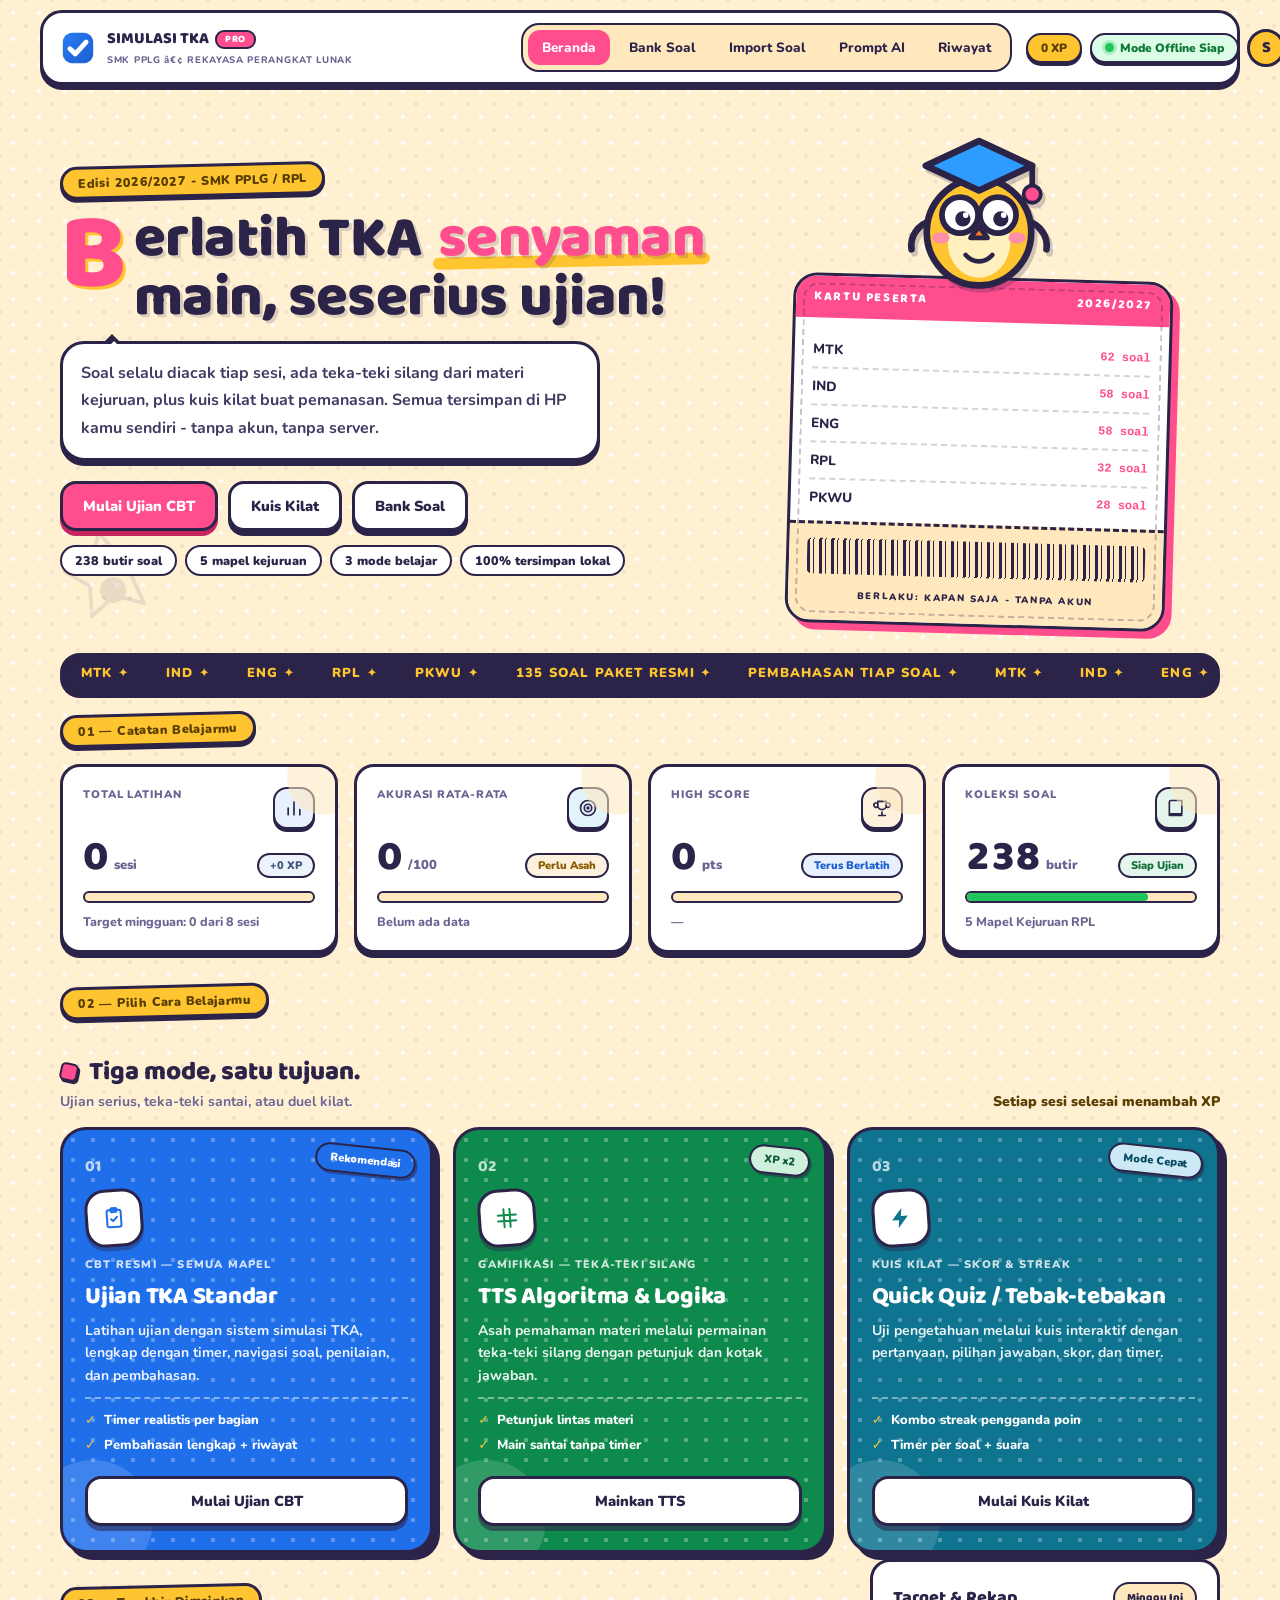
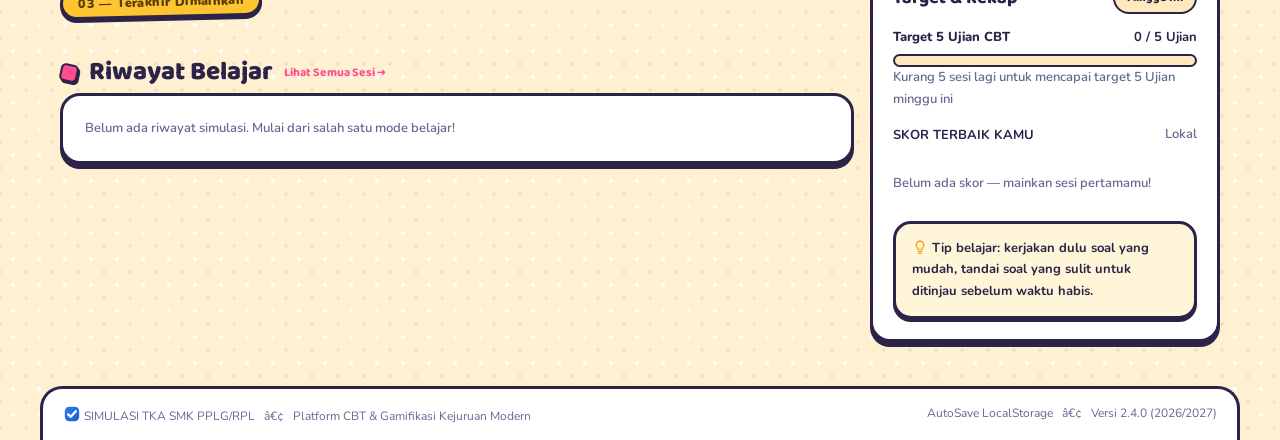
==== commit f7458271: "Rapikan hero: fix ornamen Absolute tertimpa parent selector, rapatkan jarak vertikal" ====
--- a/index.html
+++ b/index.html
@@ -8,8 +8,8 @@
 <link rel="preconnect" href="https://fonts.googleapis.com">
 <link rel="preconnect" href="https://fonts.gstatic.com" crossorigin>
 <link href="https://fonts.googleapis.com/css2?family=Baloo+2:wght@500;600;700;800&family=Nunito:wght@400;600;700;800;900&display=swap" rel="stylesheet">
-<link rel="icon" type="image/svg+xml" href="favicon.svg?v=27">
-<link rel="stylesheet" href="styles.css?v=27">
+<link rel="icon" type="image/svg+xml" href="favicon.svg?v=28">
+<link rel="stylesheet" href="styles.css?v=28">
 </head>
 <body>
 <div id="app">
@@ -46,19 +46,19 @@
 <!-- Toast root -->
 <div id="toastRoot" aria-live="polite"></div>
 
-<script src="js/config.js?v=27"></script>
-<script src="js/data-matematika.js?v=27"></script>
-<script src="js/data-indonesia.js?v=27"></script>
-<script src="js/data-inggris.js?v=27"></script>
-<script src="js/data-produktif.js?v=27"></script>
-<script src="js/data-pkwu.js?v=27"></script>
-<script src="js/store.js?v=27"></script>
-<script src="js/data-tts.js?v=27"></script>
-<script src="js/games.js?v=27"></script>
-<script src="js/parser.js?v=27"></script>
-<script src="js/engine.js?v=27"></script>
-<script src="js/dynamic.js?v=27"></script>
-<script src="js/dynamic2.js?v=27"></script>
-<script src="js/app.js?v=27"></script>
+<script src="js/config.js?v=28"></script>
+<script src="js/data-matematika.js?v=28"></script>
+<script src="js/data-indonesia.js?v=28"></script>
+<script src="js/data-inggris.js?v=28"></script>
+<script src="js/data-produktif.js?v=28"></script>
+<script src="js/data-pkwu.js?v=28"></script>
+<script src="js/store.js?v=28"></script>
+<script src="js/data-tts.js?v=28"></script>
+<script src="js/games.js?v=28"></script>
+<script src="js/parser.js?v=28"></script>
+<script src="js/engine.js?v=28"></script>
+<script src="js/dynamic.js?v=28"></script>
+<script src="js/dynamic2.js?v=28"></script>
+<script src="js/app.js?v=28"></script>
 </body>
 </html>
--- a/styles.css
+++ b/styles.css
@@ -31,7 +31,7 @@
 :focus-visible{outline:3px solid var(--accent);outline-offset:2px}
 
 /* ===== Topbar ===== */
-.topbar{background:transparent;position:sticky;top:0;z-index:50;padding:12px 0 0}
+.topbar{background:transparent;position:sticky;top:0;z-index:50;padding:10px 0 0}
 .topbar-inner{max-width:1200px;margin:0 auto;padding:10px 16px;display:flex;align-items:center;gap:14px;background:var(--card);border:var(--bw) solid var(--ink);border-radius:22px;box-shadow:var(--sh);position:relative}
 .brand{display:flex;align-items:center;gap:10px;flex-shrink:0}
 .brand-logo{width:38px;height:38px;flex-shrink:0}
@@ -49,15 +49,15 @@
 .dot-online{width:9px;height:9px;border-radius:50%;background:var(--green);display:inline-block;box-shadow:0 0 0 3px rgba(31,196,92,.25);animation:pulse 1.8s infinite}
 .avatar{width:38px;height:38px;border-radius:50%;border:var(--bw) solid var(--ink);color:var(--ink);font-family:var(--display);font-weight:800;display:flex;align-items:center;justify-content:center;font-size:16px;background:var(--yellow)}
 .hamburger{display:none;border:var(--bw) solid var(--ink);background:var(--card);border-radius:14px;padding:7px 13px;font-size:18px;cursor:pointer;color:var(--ink);box-shadow:var(--sh-sm)}
-.view{max-width:1200px;margin:0 auto;padding:24px 20px 60px;min-height:70vh;flex:1;width:100%}
+.view{max-width:1200px;margin:0 auto;padding:18px 20px 44px;min-height:70vh;flex:1;width:100%}
 .footer{background:var(--card);border-top:var(--bw) solid var(--ink);color:var(--muted);font-size:12px;padding:16px 20px;display:flex;justify-content:space-between;gap:10px;flex-wrap:wrap;max-width:1200px;margin:0 auto;width:100%;border-left:var(--bw) solid var(--ink);border-right:var(--bw) solid var(--ink);border-radius:22px 22px 0 0}
 .sep{margin:0 6px}
 
 /* ===== Hero kartunis ===== */
-.hero{display:grid;grid-template-columns:minmax(0,1.15fr) minmax(300px,.85fr);gap:30px;align-items:center;margin:6px 0 0;position:relative}
-.hero-main{min-width:0}
-.eyebrow{display:inline-flex;align-items:center;gap:8px;margin:0 0 14px;background:var(--yellow);border:var(--bw) solid var(--ink);color:var(--yellow-ink);border-radius:999px;padding:6px 16px;font-size:12.5px;font-weight:900;letter-spacing:.4px;box-shadow:var(--sh-sm);transform:rotate(-1.4deg)}
-.hero h1{font-family:var(--display);font-weight:800;font-size:clamp(34px,6.4vw,64px);line-height:1;margin:0 0 18px;text-wrap:balance;text-shadow:3px 3px 0 rgba(43,35,72,.16)}
+.hero{display:grid;grid-template-columns:minmax(0,1.15fr) minmax(300px,.85fr);gap:26px;align-items:center;margin:0 0 0;position:relative}
+.hero-main{min-width:0;position:relative;z-index:1}
+.eyebrow{display:inline-flex;align-items:center;gap:8px;margin:0 0 12px;background:var(--yellow);border:var(--bw) solid var(--ink);color:var(--yellow-ink);border-radius:999px;padding:5px 15px;font-size:12.5px;font-weight:900;letter-spacing:.4px;box-shadow:var(--sh-sm);transform:rotate(-1.4deg)}
+.hero h1{font-family:var(--display);font-weight:800;font-size:clamp(32px,5.6vw,58px);line-height:1.02;margin:0 0 14px;text-wrap:balance;text-shadow:3px 3px 0 rgba(43,35,72,.16)}
 .hero h1 em{font-style:normal;color:var(--accent);position:relative;display:inline-block;padding:0 .08em}
 .hero h1 em::after{content:"";position:absolute;left:0;right:0;bottom:.02em;height:.2em;background:var(--yellow);border-radius:999px;z-index:-1;transform:rotate(-1.2deg)}
 .hero h1 .drop-cap{float:left;font-family:var(--display);font-weight:800;font-size:1.85em;line-height:.8;margin:.04em .08em 0 0;color:var(--accent);text-shadow:3px 3px 0 var(--yellow)}
@@ -65,14 +65,13 @@
 .hero-bubble::before{content:"";position:absolute;left:40px;top:-19px;width:0;height:0;border:9px solid transparent;border-bottom-color:var(--ink)}
 .hero-bubble::after{content:"";position:absolute;left:44px;top:-10px;width:0;height:0;border:7px solid transparent;border-bottom-color:var(--card)}
 .hero-bubble .lede{margin:0;color:#413A63;font-size:clamp(14px,1.9vw,16px);line-height:1.7;font-weight:700}
-.hero-actions{display:flex;gap:12px;flex-wrap:wrap;margin-top:24px}
-.hero-actions .btn{padding:13px 22px;font-size:15px}
-.hero-meta{display:flex;gap:9px;flex-wrap:wrap;margin-top:18px}
-.meta-chip{font-size:12.5px;font-weight:900;border:2px solid var(--ink);background:var(--card);border-radius:999px;padding:5px 14px;color:var(--ink)}
-.hero-ornament{position:absolute;left:-10px;bottom:-24px;width:150px;color:var(--ink);opacity:.1;pointer-events:none;z-index:0;transform:rotate(-14deg)}
+.hero-actions{display:flex;gap:10px;flex-wrap:wrap;margin-top:20px}
+.hero-actions .btn{padding:12px 20px;font-size:14.5px}
+.hero-meta{display:flex;gap:8px;flex-wrap:wrap;margin-top:14px}
+.meta-chip{font-size:12.5px;font-weight:900;border:2px solid var(--ink);background:var(--card);border-radius:999px;padding:5px 13px;color:var(--ink)}
+.hero-ornament{position:absolute;left:-12px;bottom:-18px;width:130px;color:var(--ink);opacity:.1;pointer-events:none;z-index:0;transform:rotate(-14deg)}
 .hero-ornament svg{width:100%;height:auto;display:block}
-.hero>*{position:relative;z-index:1}
-.hero-side{display:flex;flex-direction:column;align-items:center;gap:0;min-width:0}
+.hero-side{display:flex;flex-direction:column;align-items:center;gap:0;min-width:0;position:relative;z-index:1}
 .mascot{width:min(190px,60%);margin-bottom:-26px;position:relative;z-index:3;animation:floaty 3.8s ease-in-out infinite;filter:drop-shadow(3px 4px 0 rgba(43,35,72,.22))}
 .mascot svg{width:100%;height:auto;display:block}
 @keyframes floaty{0%,100%{transform:translateY(0) rotate(-2deg)}50%{transform:translateY(-11px) rotate(2deg)}}
@@ -91,8 +90,8 @@
 .ticket-stub small{font-size:9.5px;font-weight:900;letter-spacing:1.6px;color:var(--ink)}
 
 /* Ticker scroll */
-.ticker{background:var(--ink);color:#fff;overflow:hidden;margin:26px 0 4px;border-radius:999px;border:var(--bw) solid var(--ink);box-shadow:var(--sh)}
-.ticker-in{display:inline-flex;white-space:nowrap;padding:10px 0;animation:tickmove 30s linear infinite;font-size:13px;font-weight:900;letter-spacing:1.2px}
+.ticker{background:var(--ink);color:#fff;overflow:hidden;margin:16px 0 0;border-radius:999px;border:var(--bw) solid var(--ink);box-shadow:var(--sh)}
+.ticker-in{display:inline-flex;white-space:nowrap;padding:8px 0;animation:tickmove 30s linear infinite;font-size:13px;font-weight:900;letter-spacing:1.2px}
 .ticker-in span{padding:0 18px;color:var(--yellow)}
 @keyframes tickmove{to{transform:translateX(-50%)}}
 
@@ -118,7 +117,7 @@
 /* ===== Kartu & badge ===== */
 .card{background:var(--card);border:var(--bw) solid var(--ink);border-radius:var(--radius);box-shadow:var(--sh)}
 .pad{padding:22px}
-.section-title{font-family:var(--display);font-weight:800;font-size:27px;margin:38px 0 6px;line-height:1.14;display:flex;align-items:center;gap:11px;flex-wrap:wrap}
+.section-title{font-family:var(--display);font-weight:800;font-size:26px;margin:28px 0 5px;line-height:1.14;display:flex;align-items:center;gap:11px;flex-wrap:wrap}
 .section-title::before{content:"";width:14px;height:14px;background:var(--accent);border:2px solid var(--ink);border-radius:5px;transform:rotate(12deg);flex-shrink:0;box-shadow:2px 2px 0 var(--ink)}
 .section-sub{font-size:14px;color:var(--muted);margin:0 0 16px;font-weight:700;overflow:hidden}
 .section-sub .xp-note{float:right;white-space:nowrap;font-weight:900;color:var(--yellow-ink)}
@@ -135,7 +134,7 @@
 .ok-box{background:var(--green-bg);border:var(--bw) solid var(--ink);color:#0C7A34;padding:13px 15px;border-radius:16px;font-size:13.5px;line-height:1.6;font-weight:700;box-shadow:var(--sh-sm)}
 
 /* ===== Statistik kartunis ===== */
-.stats{display:grid;grid-template-columns:repeat(4,minmax(0,1fr));gap:18px;margin:12px 0}
+.stats{display:grid;grid-template-columns:repeat(4,minmax(0,1fr));gap:16px;margin:6px 0}
 .stat{padding:20px;position:relative;overflow:hidden;transition:transform .15s,box-shadow .15s}
 .stat:hover{transform:translateY(-4px) rotate(-.6deg);box-shadow:7px 9px 0 var(--ink)}
 .stat::after{content:"";position:absolute;right:-26px;top:-26px;width:74px;height:74px;border-radius:50%;background:var(--bg2);opacity:.55}
@@ -173,7 +172,7 @@
 .mode-card-lg .btn{width:100%;margin-top:12px}
 
 /* ===== Dashboard bawah ===== */
-.dash-bottom{display:grid;grid-template-columns:minmax(0,1fr) 350px;gap:18px;margin-top:14px;align-items:start}
+.dash-bottom{display:grid;grid-template-columns:minmax(0,1fr) 350px;gap:16px;margin-top:6px;align-items:start}
 .hist-list{display:grid;gap:14px}
 .hist-item{display:flex;align-items:center;gap:14px;padding:15px 17px;transition:transform .15s}
 .hist-item:hover{transform:translateX(4px) rotate(-.5deg)}
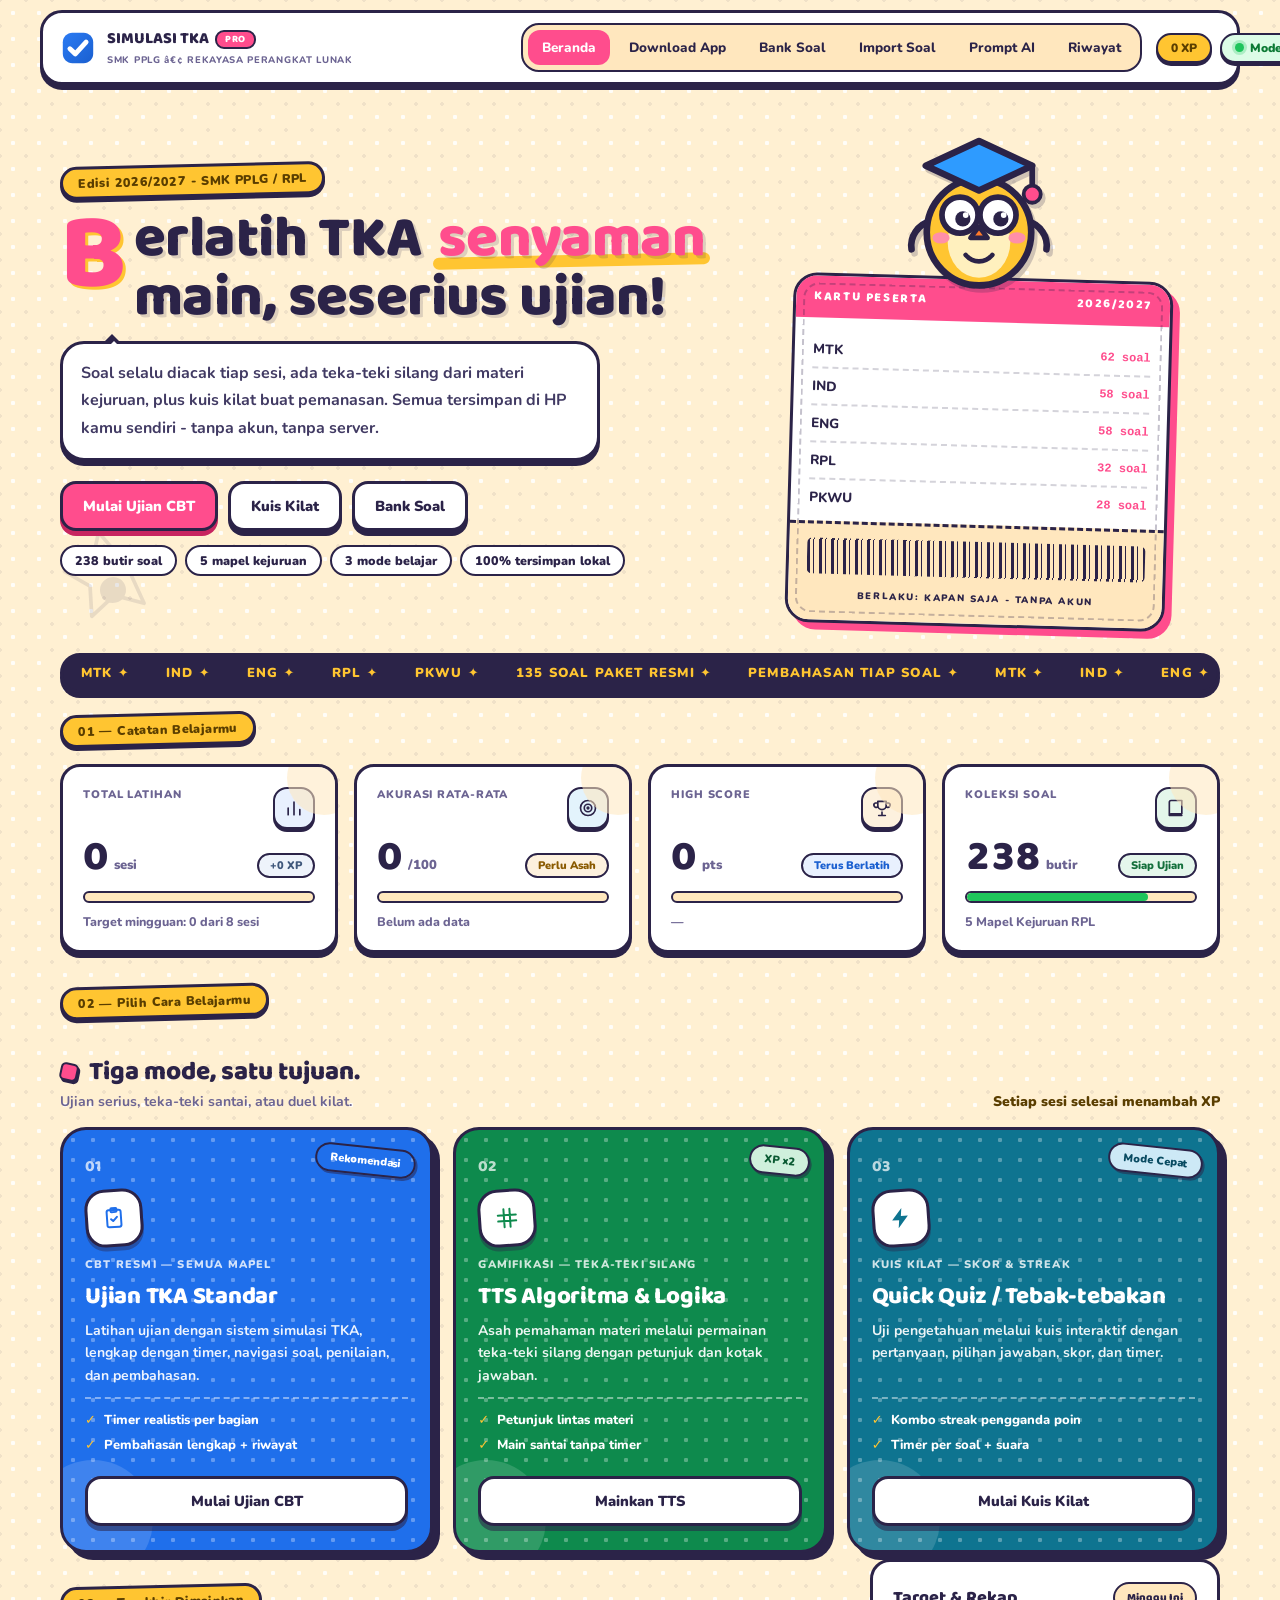
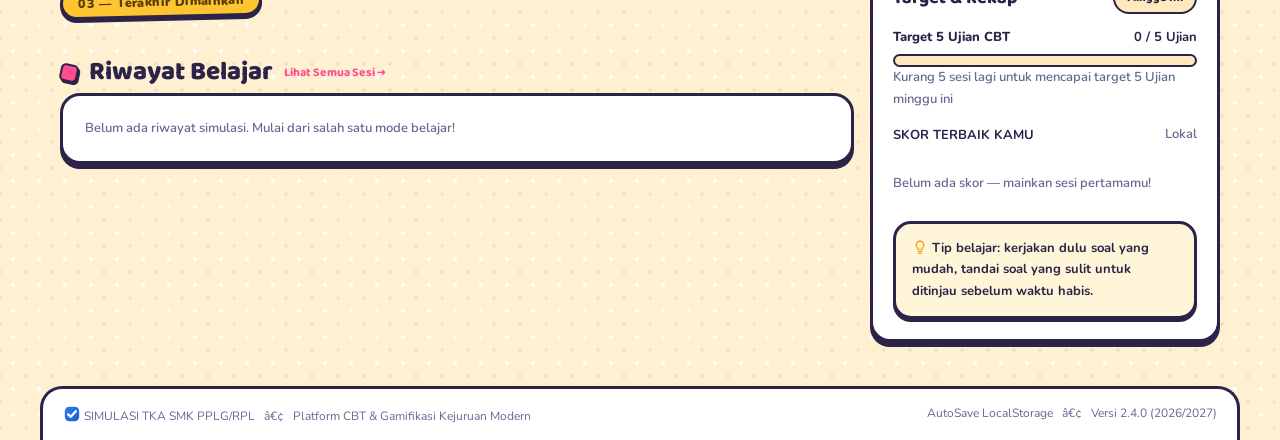
==== commit 2a210060: "Tambah landing page: selamat datang, download windows/android/web, penjelasan web" ====
--- a/index.html
+++ b/index.html
@@ -5,11 +5,18 @@
 <meta name="viewport" content="width=device-width, initial-scale=1.0">
 <title>SIMULASI TKA â€” Latihan & Simulasi TKA SMK</title>
 <meta name="description" content="Platform CBT Simulasi TKA untuk siswa SMK jurusan PPLG/RPL.">
+<meta name="theme-color" content="#2B2348">
+<meta name="mobile-web-app-capable" content="yes">
+<meta name="apple-mobile-web-app-capable" content="yes">
+<meta name="apple-mobile-web-app-status-bar-style" content="black-translucent">
+<meta name="apple-mobile-web-app-title" content="Simulasi TKA">
+<link rel="manifest" href="manifest.json">
+<link rel="apple-touch-icon" href="icons/apple-touch-icon.png">
 <link rel="preconnect" href="https://fonts.googleapis.com">
 <link rel="preconnect" href="https://fonts.gstatic.com" crossorigin>
 <link href="https://fonts.googleapis.com/css2?family=Baloo+2:wght@500;600;700;800&family=Nunito:wght@400;600;700;800;900&display=swap" rel="stylesheet">
-<link rel="icon" type="image/svg+xml" href="favicon.svg?v=28">
-<link rel="stylesheet" href="styles.css?v=28">
+<link rel="icon" type="image/svg+xml" href="favicon.svg?v=31">
+<link rel="stylesheet" href="styles.css?v=31">
 </head>
 <body>
 <div id="app">
@@ -21,6 +28,7 @@
       </a>
       <nav class="topnav" id="topnav">
         <a href="#/" data-nav="dashboard">Beranda</a>
+        <a href="landing.html" data-nav="landing">Download App</a>
         <a href="#/bank" data-nav="bank">Bank Soal</a>
         <a href="#/import" data-nav="import">Import Soal</a>
         <a href="#/generator" data-nav="generator">Prompt AI</a>
@@ -46,19 +54,29 @@
 <!-- Toast root -->
 <div id="toastRoot" aria-live="polite"></div>
 
-<script src="js/config.js?v=28"></script>
-<script src="js/data-matematika.js?v=28"></script>
-<script src="js/data-indonesia.js?v=28"></script>
-<script src="js/data-inggris.js?v=28"></script>
-<script src="js/data-produktif.js?v=28"></script>
-<script src="js/data-pkwu.js?v=28"></script>
-<script src="js/store.js?v=28"></script>
-<script src="js/data-tts.js?v=28"></script>
-<script src="js/games.js?v=28"></script>
-<script src="js/parser.js?v=28"></script>
-<script src="js/engine.js?v=28"></script>
-<script src="js/dynamic.js?v=28"></script>
-<script src="js/dynamic2.js?v=28"></script>
-<script src="js/app.js?v=28"></script>
+<script src="js/config.js?v=31"></script>
+<script src="js/data-matematika.js?v=31"></script>
+<script src="js/data-indonesia.js?v=31"></script>
+<script src="js/data-inggris.js?v=31"></script>
+<script src="js/data-produktif.js?v=31"></script>
+<script src="js/data-pkwu.js?v=31"></script>
+<script src="js/store.js?v=31"></script>
+<script src="js/data-tts.js?v=31"></script>
+<script src="js/games.js?v=31"></script>
+<script src="js/parser.js?v=31"></script>
+<script src="js/engine.js?v=31"></script>
+<script src="js/dynamic.js?v=31"></script>
+<script src="js/dynamic2.js?v=31"></script>
+<script src="js/app.js?v=31"></script>
+<script>
+/* PWA: daftarkan service worker (butuh https:// atau localhost) */
+if("serviceWorker" in navigator){
+  window.addEventListener("load", function(){
+    navigator.serviceWorker.register("sw.js").catch(function(e){
+      console.warn("SW gagal didaftarkan:", e && e.message);
+    });
+  });
+}
+</script>
 </body>
 </html>
--- a/styles.css
+++ b/styles.css
@@ -263,7 +263,7 @@
 
 /* ===== Layar ujian CBT ===== */
 .sim-shell{display:grid;grid-template-columns:minmax(0,1fr) 300px;gap:18px;align-items:start}
-.exam-top{background:var(--purple);border:var(--bw) solid var(--ink);border-radius:24px;box-shadow:0 6px 0 var(--purple-edge);padding:14px 20px;display:flex;align-items:center;gap:18px;margin:0 auto 22px;max-width:1160px;flex-wrap:wrap;position:sticky;top:90px;z-index:20;color:#fff}
+.exam-top{background:var(--purple);border:var(--bw) solid var(--ink);border-radius:24px;box-shadow:0 7px 0 var(--purple-edge);padding:14px 20px;display:flex;align-items:center;gap:18px;margin:0 auto 30px;max-width:1160px;flex-wrap:wrap;position:sticky;top:14px;z-index:20;color:#fff}
 .exam-title{flex:1;min-width:230px}
 .exam-subj{display:flex;align-items:center;gap:9px;font-size:16px;font-weight:900;flex-wrap:wrap;color:#fff;font-family:var(--display)}
 .exam-logo{width:30px;height:30px;border-radius:10px;color:#fff;font-size:15px;display:inline-flex;align-items:center;justify-content:center;flex-shrink:0;background:#fff!important;border:2px solid var(--ink)}
@@ -279,11 +279,11 @@
 #simTimer.warn{color:#B4560A}
 #simTimer.danger{color:var(--red);animation:blink 1s infinite}
 @keyframes blink{50%{opacity:.3}}
-.exam-main{display:grid;grid-template-columns:minmax(0,1fr) 310px;gap:20px;align-items:start;max-width:1160px;margin:0 auto}
+.exam-main{display:grid;grid-template-columns:minmax(0,1fr) 320px;gap:28px;align-items:start;max-width:1160px;margin:0 auto}
 .exam-card{padding:26px 26px 0;overflow:hidden;border-radius:26px;box-shadow:7px 7px 0 var(--ink)}
 .exam-meta{display:flex;gap:9px;flex-wrap:wrap;align-items:center;margin-bottom:16px}
 .b-soal{background:var(--ink);color:var(--yellow);font-family:var(--display);font-weight:800;font-size:13px;padding:6px 16px;border-radius:999px;white-space:nowrap}
-.qnum{background:var(--blue);color:#fff;font-family:var(--display);font-weight:800;font-size:14px;padding:3px 13px;border-radius:999px;font-variant-numeric:tabular-nums;white-space:nowrap;border:2px solid var(--ink)}
+
 .frac{display:inline-flex;flex-direction:column;vertical-align:middle;text-align:center;margin:0 3px;font-size:.88em;line-height:1.3}
 .frac .fnum{border-bottom:3px solid currentColor;padding:0 6px;font-weight:800}
 .frac .fden{padding:0 6px;font-weight:800}
@@ -306,7 +306,7 @@
 .ropt.multi .picked{display:none}
 .ropt.multi.sel .picked{display:inline-flex;background:var(--accent);color:#fff;font-size:12px;font-weight:900;border-radius:999px;padding:5px 14px;border:2px solid var(--ink)}
 .exam-foot{display:flex;gap:12px;align-items:center;margin:24px -26px 0;padding:18px 26px;background:var(--bg2);border-top:var(--bw) solid var(--ink);border-radius:0 0 24px 24px;flex-wrap:wrap}
-.exam-side{background:var(--card);border:var(--bw) solid var(--ink);border-radius:26px;box-shadow:7px 7px 0 var(--ink);padding:20px;position:sticky;top:180px;max-height:calc(100vh - 200px);overflow:auto}
+.exam-side{background:var(--card);border:var(--bw) solid var(--ink);border-radius:26px;box-shadow:7px 7px 0 var(--ink);padding:20px;position:sticky;top:118px;max-height:calc(100vh - 140px);overflow:auto}
 .exam-side-head{display:flex;justify-content:space-between;gap:8px;align-items:flex-start;margin-bottom:10px}
 .exam-side-head b{font-family:var(--display);font-weight:800;font-size:18px}
 #sideClose{display:none}
@@ -337,7 +337,7 @@
 .btn-finish-red:hover{background:#FF6470}
 .btn-finish-red:active{transform:translateY(4px);box-shadow:none}
 .btn-finish-red.sm{width:auto;margin-top:0;padding:9px 18px;font-size:13px}
-.exam-bottom{background:var(--card);border:var(--bw) solid var(--ink);border-radius:24px;box-shadow:6px 6px 0 var(--ink);padding:14px 20px;display:flex;align-items:center;gap:14px;margin:24px auto 0;max-width:1160px;flex-wrap:wrap}
+.exam-bottom{background:var(--card);border:var(--bw) solid var(--ink);border-radius:24px;box-shadow:6px 6px 0 var(--ink);padding:14px 20px;display:flex;align-items:center;gap:14px;margin:30px auto 0;max-width:1160px;flex-wrap:wrap}
 .jump-bar{display:flex;align-items:center;gap:9px;flex-wrap:wrap;flex:1}
 .exam-backdrop{display:none}
 .sim-nav{display:flex;gap:10px;margin-top:18px;flex-wrap:wrap;align-items:center}
@@ -609,7 +609,7 @@
   .mode-grid{grid-template-columns:minmax(0,1fr)}
   .result-grid{grid-template-columns:minmax(0,1fr) minmax(0,1fr);gap:11px}
   .result-hero{padding:20px 12px}
-  .exam-top{top:74px;padding:10px 12px;gap:10px}
+  .exam-top{top:10px;padding:10px 12px;gap:10px;margin-bottom:22px}
   .exam-timer{order:3;width:100%;justify-content:center}
   #simTimer{font-size:21px}
   .exam-card{padding:20px 16px 0}
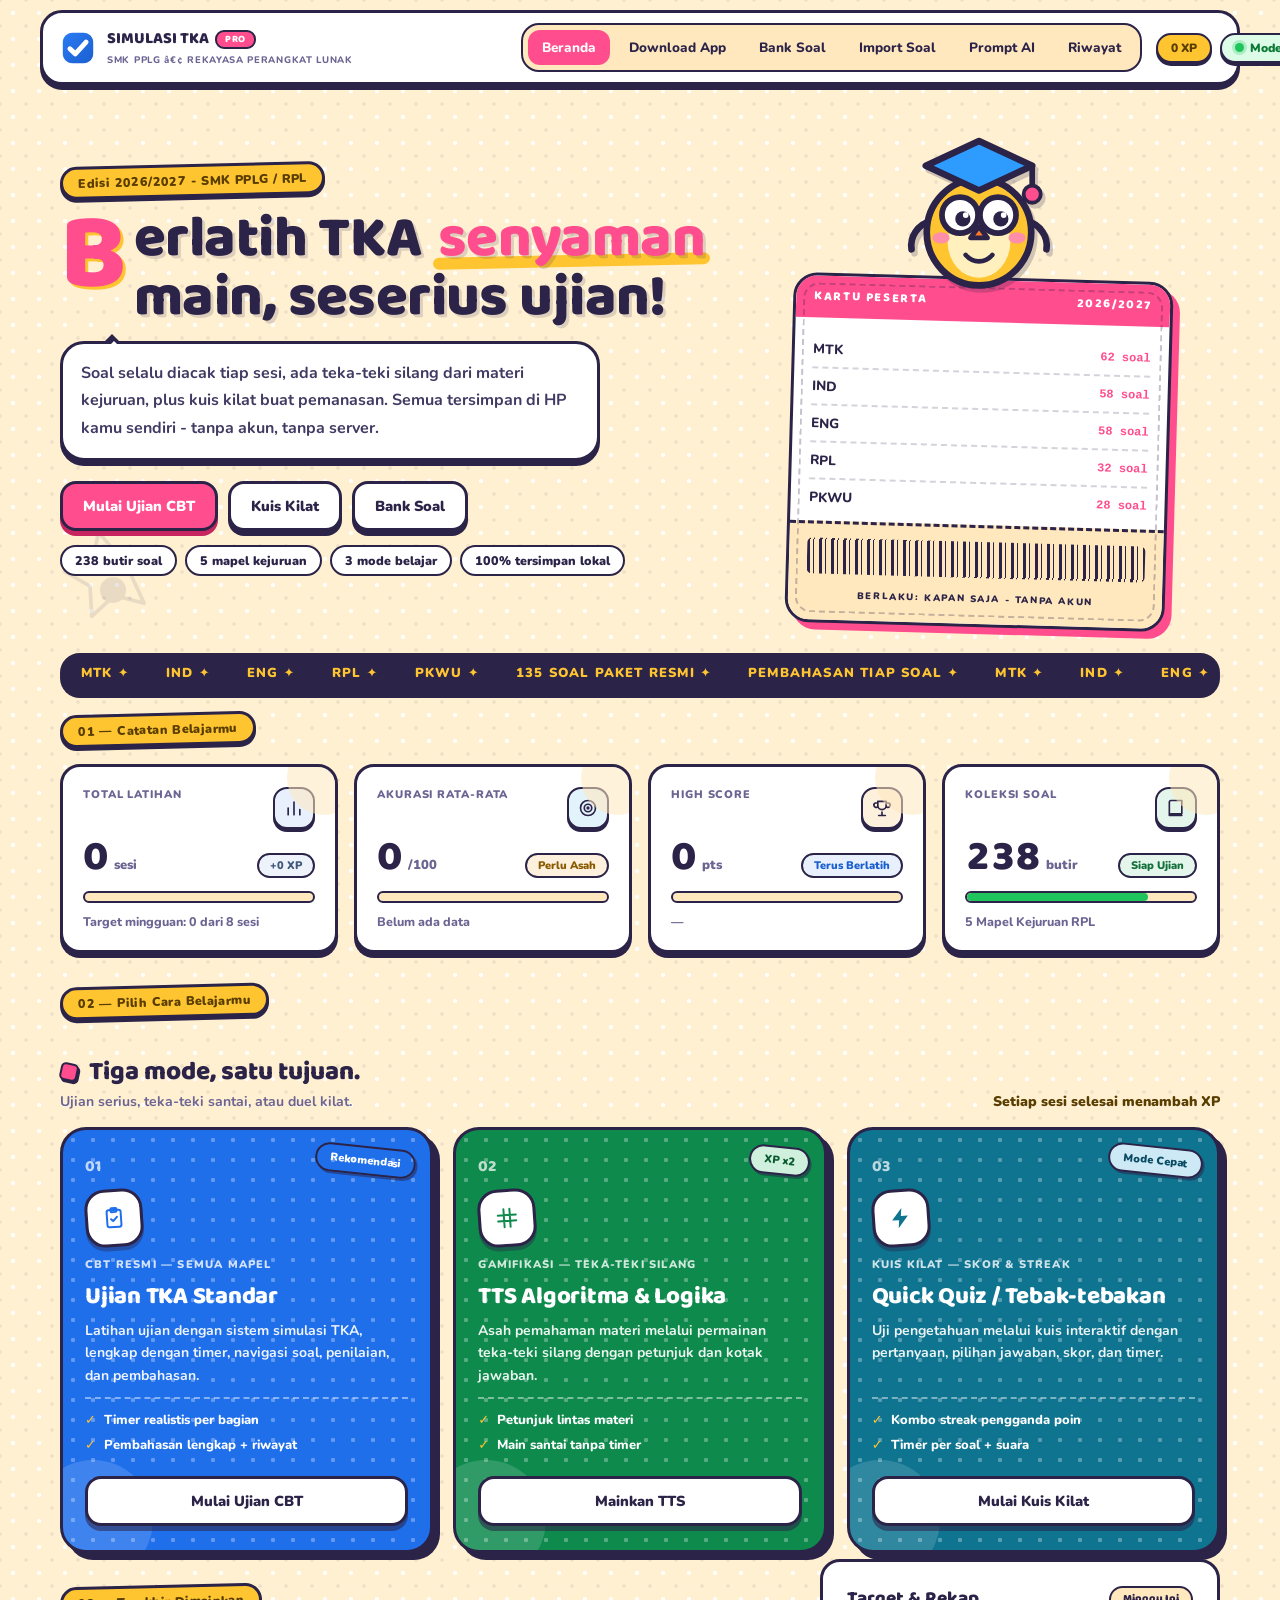
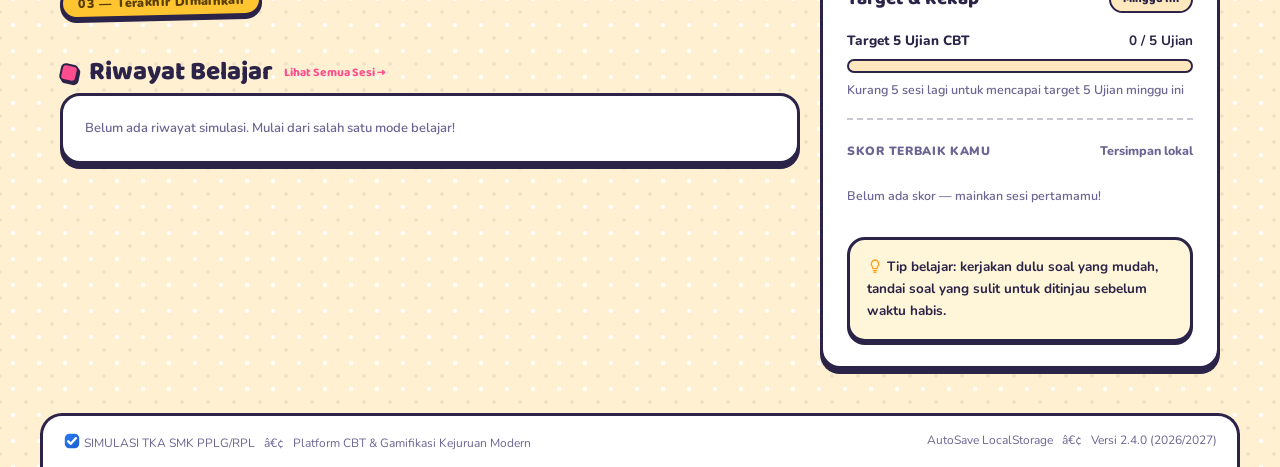
==== commit 13f20f72: "Longgarkan panel Target & Rekap: kolom lebih lebar, jarak internal, skor jadi chip" ====
--- a/index.html
+++ b/index.html
@@ -15,8 +15,8 @@
 <link rel="preconnect" href="https://fonts.googleapis.com">
 <link rel="preconnect" href="https://fonts.gstatic.com" crossorigin>
 <link href="https://fonts.googleapis.com/css2?family=Baloo+2:wght@500;600;700;800&family=Nunito:wght@400;600;700;800;900&display=swap" rel="stylesheet">
-<link rel="icon" type="image/svg+xml" href="favicon.svg?v=31">
-<link rel="stylesheet" href="styles.css?v=31">
+<link rel="icon" type="image/svg+xml" href="favicon.svg?v=32">
+<link rel="stylesheet" href="styles.css?v=32">
 </head>
 <body>
 <div id="app">
@@ -54,20 +54,20 @@
 <!-- Toast root -->
 <div id="toastRoot" aria-live="polite"></div>
 
-<script src="js/config.js?v=31"></script>
-<script src="js/data-matematika.js?v=31"></script>
-<script src="js/data-indonesia.js?v=31"></script>
-<script src="js/data-inggris.js?v=31"></script>
-<script src="js/data-produktif.js?v=31"></script>
-<script src="js/data-pkwu.js?v=31"></script>
-<script src="js/store.js?v=31"></script>
-<script src="js/data-tts.js?v=31"></script>
-<script src="js/games.js?v=31"></script>
-<script src="js/parser.js?v=31"></script>
-<script src="js/engine.js?v=31"></script>
-<script src="js/dynamic.js?v=31"></script>
-<script src="js/dynamic2.js?v=31"></script>
-<script src="js/app.js?v=31"></script>
+<script src="js/config.js?v=32"></script>
+<script src="js/data-matematika.js?v=32"></script>
+<script src="js/data-indonesia.js?v=32"></script>
+<script src="js/data-inggris.js?v=32"></script>
+<script src="js/data-produktif.js?v=32"></script>
+<script src="js/data-pkwu.js?v=32"></script>
+<script src="js/store.js?v=32"></script>
+<script src="js/data-tts.js?v=32"></script>
+<script src="js/games.js?v=32"></script>
+<script src="js/parser.js?v=32"></script>
+<script src="js/engine.js?v=32"></script>
+<script src="js/dynamic.js?v=32"></script>
+<script src="js/dynamic2.js?v=32"></script>
+<script src="js/app.js?v=32"></script>
 <script>
 /* PWA: daftarkan service worker (butuh https:// atau localhost) */
 if("serviceWorker" in navigator){
--- a/styles.css
+++ b/styles.css
@@ -172,7 +172,7 @@
 .mode-card-lg .btn{width:100%;margin-top:12px}
 
 /* ===== Dashboard bawah ===== */
-.dash-bottom{display:grid;grid-template-columns:minmax(0,1fr) 350px;gap:16px;margin-top:6px;align-items:start}
+.dash-bottom{display:grid;grid-template-columns:minmax(0,1fr) 400px;gap:20px;margin-top:6px;align-items:start}
 .hist-list{display:grid;gap:14px}
 .hist-item{display:flex;align-items:center;gap:14px;padding:15px 17px;transition:transform .15s}
 .hist-item:hover{transform:translateX(4px) rotate(-.5deg)}
@@ -184,19 +184,25 @@
 .hist-main b{font-size:14.5px}
 .hist-main div{font-size:12.5px;color:var(--muted);margin-top:3px;font-weight:700}
 .hist-act{display:flex;gap:6px;flex-shrink:0;align-items:center;flex-wrap:wrap}
-.side-panel{padding:20px;display:flex;flex-direction:column;gap:14px}
-.side-head{display:flex;justify-content:space-between;align-items:center;font-family:var(--display);font-weight:800;font-size:18px}
-.target-row{display:flex;justify-content:space-between;align-items:center;font-size:13px;font-weight:800;gap:8px}
-.target-bar{height:13px;background:var(--bg2);border:2px solid var(--ink);border-radius:999px;overflow:hidden;margin-top:8px}
+.side-panel{padding:24px;display:flex;flex-direction:column;gap:18px}
+.side-head{display:flex;justify-content:space-between;align-items:center;gap:10px;flex-wrap:wrap;font-family:var(--display);font-weight:800;font-size:19px;line-height:1.15}
+.panel-sub{display:flex;justify-content:space-between;align-items:baseline;gap:10px;flex-wrap:wrap;
+  font-size:12px;font-weight:900;letter-spacing:.7px;color:var(--muted);
+  padding-top:14px;border-top:2px dashed rgba(43,35,72,.25)}
+.panel-sub .hint{font-size:11.5px;font-weight:800;letter-spacing:0}
+.target-row{display:flex;justify-content:space-between;align-items:center;gap:10px;flex-wrap:wrap;font-size:13.5px;font-weight:800}
+.target-bar{height:14px;background:var(--bg2);border:2px solid var(--ink);border-radius:999px;overflow:hidden;margin-top:9px}
 .target-bar i{display:block;height:100%;background:var(--accent);border-radius:999px;transition:width .5s}
-.top-list{display:flex;flex-direction:column;gap:9px}
-.top-row{display:flex;align-items:center;gap:10px;background:var(--bg2);border:2px solid var(--ink);border-radius:16px;padding:10px 13px;font-size:13.5px}
+.side-panel .hint{font-size:12.5px;line-height:1.6;margin-top:7px}
+.top-list{display:flex;flex-direction:column;gap:11px}
+.top-row{display:flex;align-items:center;gap:13px;background:var(--bg2);border:2px solid var(--ink);border-radius:17px;padding:12px 15px;font-size:14px}
 .top-row.me{background:var(--yellow)}
-.top-rank{width:28px;height:28px;border-radius:50%;background:#fff;border:2px solid var(--ink);color:var(--ink);font-weight:900;font-size:12.5px;display:flex;align-items:center;justify-content:center;flex-shrink:0}
-.top-name{flex:1;min-width:0;font-weight:900}
-.top-name small{display:block;font-weight:700;color:var(--muted);font-size:11.5px}
-.top-pts{font-weight:900;color:var(--accent);white-space:nowrap;font-variant-numeric:tabular-nums}
-.tip-box{background:#FFF6D9;border:var(--bw) solid var(--ink);border-radius:18px;padding:14px 16px;font-size:13px;line-height:1.65;color:var(--ink);font-weight:700;box-shadow:var(--sh-sm)}
+.top-rank{width:32px;height:32px;border-radius:50%;background:#fff;border:2px solid var(--ink);color:var(--ink);font-weight:900;font-size:13.5px;display:flex;align-items:center;justify-content:center;flex-shrink:0}
+.top-name{flex:1;min-width:0;font-weight:900;line-height:1.25}
+.top-name small{display:block;font-weight:700;color:var(--muted);font-size:11.5px;margin-top:2px;line-height:1.35}
+.top-pts{font-weight:900;color:#fff;background:var(--accent);border:2px solid var(--ink);border-radius:11px;
+  padding:4px 11px;white-space:nowrap;font-variant-numeric:tabular-nums;flex-shrink:0;box-shadow:0 3px 0 var(--ink)}
+.tip-box{background:#FFF6D9;border:var(--bw) solid var(--ink);border-radius:18px;padding:16px 17px;font-size:13.5px;line-height:1.65;color:var(--ink);font-weight:700;box-shadow:var(--sh-sm)}
 .tip-box svg{vertical-align:-3px;margin-right:4px;color:var(--amber)}
 
 /* ===== Katalog mapel ===== */
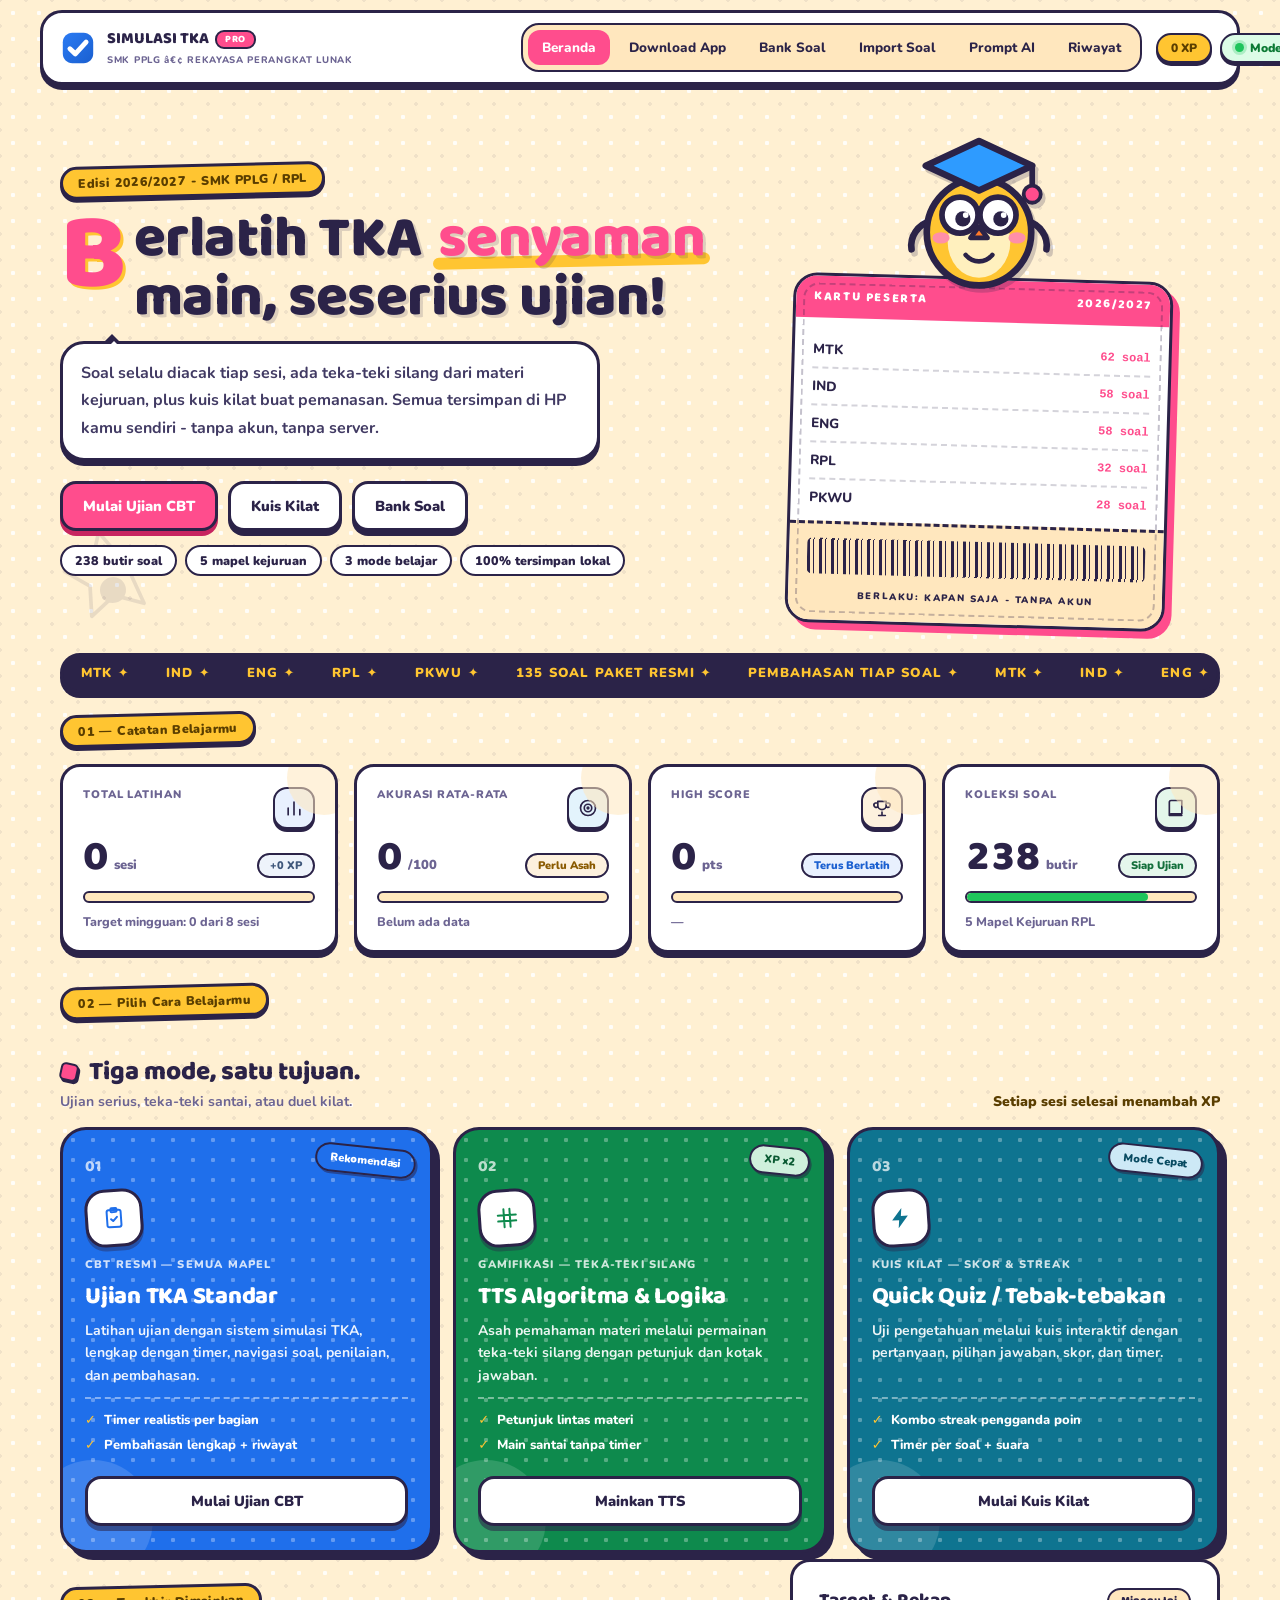
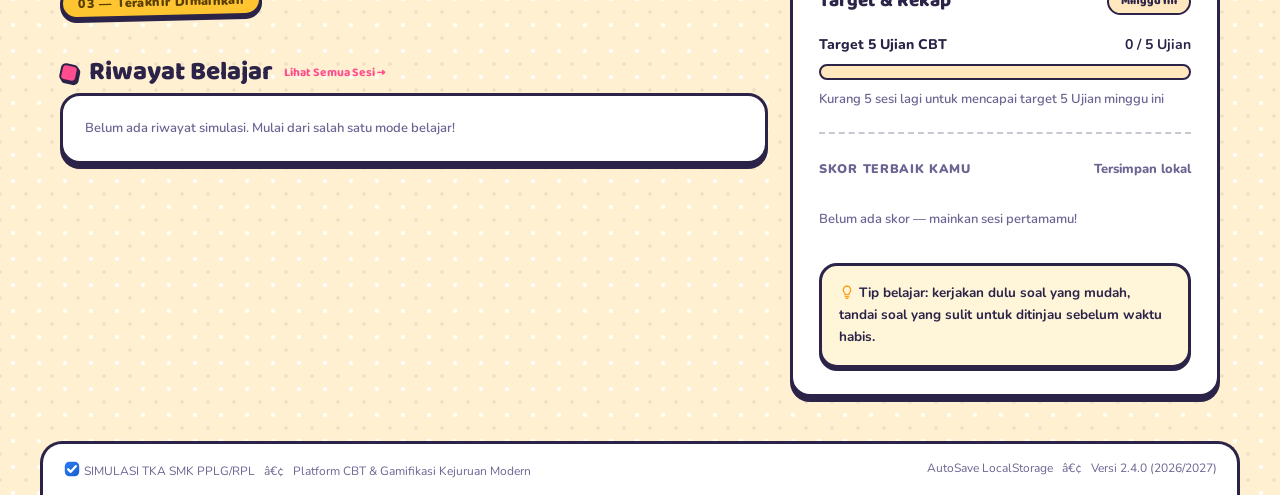
==== commit ba584a9d: "Panel Target & Rekap lebih lega lagi: kolom 430px, ritme vertikal lebih longgar" ====
--- a/index.html
+++ b/index.html
@@ -15,8 +15,8 @@
 <link rel="preconnect" href="https://fonts.googleapis.com">
 <link rel="preconnect" href="https://fonts.gstatic.com" crossorigin>
 <link href="https://fonts.googleapis.com/css2?family=Baloo+2:wght@500;600;700;800&family=Nunito:wght@400;600;700;800;900&display=swap" rel="stylesheet">
-<link rel="icon" type="image/svg+xml" href="favicon.svg?v=32">
-<link rel="stylesheet" href="styles.css?v=32">
+<link rel="icon" type="image/svg+xml" href="favicon.svg?v=33">
+<link rel="stylesheet" href="styles.css?v=33">
 </head>
 <body>
 <div id="app">
@@ -54,20 +54,20 @@
 <!-- Toast root -->
 <div id="toastRoot" aria-live="polite"></div>
 
-<script src="js/config.js?v=32"></script>
-<script src="js/data-matematika.js?v=32"></script>
-<script src="js/data-indonesia.js?v=32"></script>
-<script src="js/data-inggris.js?v=32"></script>
-<script src="js/data-produktif.js?v=32"></script>
-<script src="js/data-pkwu.js?v=32"></script>
-<script src="js/store.js?v=32"></script>
-<script src="js/data-tts.js?v=32"></script>
-<script src="js/games.js?v=32"></script>
-<script src="js/parser.js?v=32"></script>
-<script src="js/engine.js?v=32"></script>
-<script src="js/dynamic.js?v=32"></script>
-<script src="js/dynamic2.js?v=32"></script>
-<script src="js/app.js?v=32"></script>
+<script src="js/config.js?v=33"></script>
+<script src="js/data-matematika.js?v=33"></script>
+<script src="js/data-indonesia.js?v=33"></script>
+<script src="js/data-inggris.js?v=33"></script>
+<script src="js/data-produktif.js?v=33"></script>
+<script src="js/data-pkwu.js?v=33"></script>
+<script src="js/store.js?v=33"></script>
+<script src="js/data-tts.js?v=33"></script>
+<script src="js/games.js?v=33"></script>
+<script src="js/parser.js?v=33"></script>
+<script src="js/engine.js?v=33"></script>
+<script src="js/dynamic.js?v=33"></script>
+<script src="js/dynamic2.js?v=33"></script>
+<script src="js/app.js?v=33"></script>
 <script>
 /* PWA: daftarkan service worker (butuh https:// atau localhost) */
 if("serviceWorker" in navigator){
--- a/styles.css
+++ b/styles.css
@@ -172,7 +172,7 @@
 .mode-card-lg .btn{width:100%;margin-top:12px}
 
 /* ===== Dashboard bawah ===== */
-.dash-bottom{display:grid;grid-template-columns:minmax(0,1fr) 400px;gap:20px;margin-top:6px;align-items:start}
+.dash-bottom{display:grid;grid-template-columns:minmax(0,1fr) 430px;gap:22px;margin-top:6px;align-items:start}
 .hist-list{display:grid;gap:14px}
 .hist-item{display:flex;align-items:center;gap:14px;padding:15px 17px;transition:transform .15s}
 .hist-item:hover{transform:translateX(4px) rotate(-.5deg)}
@@ -184,18 +184,18 @@
 .hist-main b{font-size:14.5px}
 .hist-main div{font-size:12.5px;color:var(--muted);margin-top:3px;font-weight:700}
 .hist-act{display:flex;gap:6px;flex-shrink:0;align-items:center;flex-wrap:wrap}
-.side-panel{padding:24px;display:flex;flex-direction:column;gap:18px}
+.side-panel{padding:26px;display:flex;flex-direction:column;gap:20px}
 .side-head{display:flex;justify-content:space-between;align-items:center;gap:10px;flex-wrap:wrap;font-family:var(--display);font-weight:800;font-size:19px;line-height:1.15}
-.panel-sub{display:flex;justify-content:space-between;align-items:baseline;gap:10px;flex-wrap:wrap;
-  font-size:12px;font-weight:900;letter-spacing:.7px;color:var(--muted);
-  padding-top:14px;border-top:2px dashed rgba(43,35,72,.25)}
-.panel-sub .hint{font-size:11.5px;font-weight:800;letter-spacing:0}
-.target-row{display:flex;justify-content:space-between;align-items:center;gap:10px;flex-wrap:wrap;font-size:13.5px;font-weight:800}
-.target-bar{height:14px;background:var(--bg2);border:2px solid var(--ink);border-radius:999px;overflow:hidden;margin-top:9px}
+.panel-sub{display:flex;justify-content:space-between;align-items:baseline;gap:12px;flex-wrap:wrap;
+  font-size:12.5px;font-weight:900;letter-spacing:.7px;color:var(--muted);
+  padding-top:16px;margin-top:2px;border-top:2px dashed rgba(43,35,72,.25)}
+.panel-sub .hint{font-size:12px;font-weight:800;letter-spacing:0;margin-top:0}
+.target-row{display:flex;justify-content:space-between;align-items:center;gap:12px;flex-wrap:wrap;font-size:14px;font-weight:800}
+.target-bar{height:16px;background:var(--bg2);border:2px solid var(--ink);border-radius:999px;overflow:hidden;margin-top:10px}
 .target-bar i{display:block;height:100%;background:var(--accent);border-radius:999px;transition:width .5s}
-.side-panel .hint{font-size:12.5px;line-height:1.6;margin-top:7px}
-.top-list{display:flex;flex-direction:column;gap:11px}
-.top-row{display:flex;align-items:center;gap:13px;background:var(--bg2);border:2px solid var(--ink);border-radius:17px;padding:12px 15px;font-size:14px}
+.side-panel .hint{font-size:13px;line-height:1.6;margin-top:9px}
+.top-list{display:flex;flex-direction:column;gap:12px}
+.top-row{display:flex;align-items:center;gap:14px;background:var(--bg2);border:2px solid var(--ink);border-radius:18px;padding:14px 17px;font-size:14.5px}
 .top-row.me{background:var(--yellow)}
 .top-rank{width:32px;height:32px;border-radius:50%;background:#fff;border:2px solid var(--ink);color:var(--ink);font-weight:900;font-size:13.5px;display:flex;align-items:center;justify-content:center;flex-shrink:0}
 .top-name{flex:1;min-width:0;font-weight:900;line-height:1.25}
